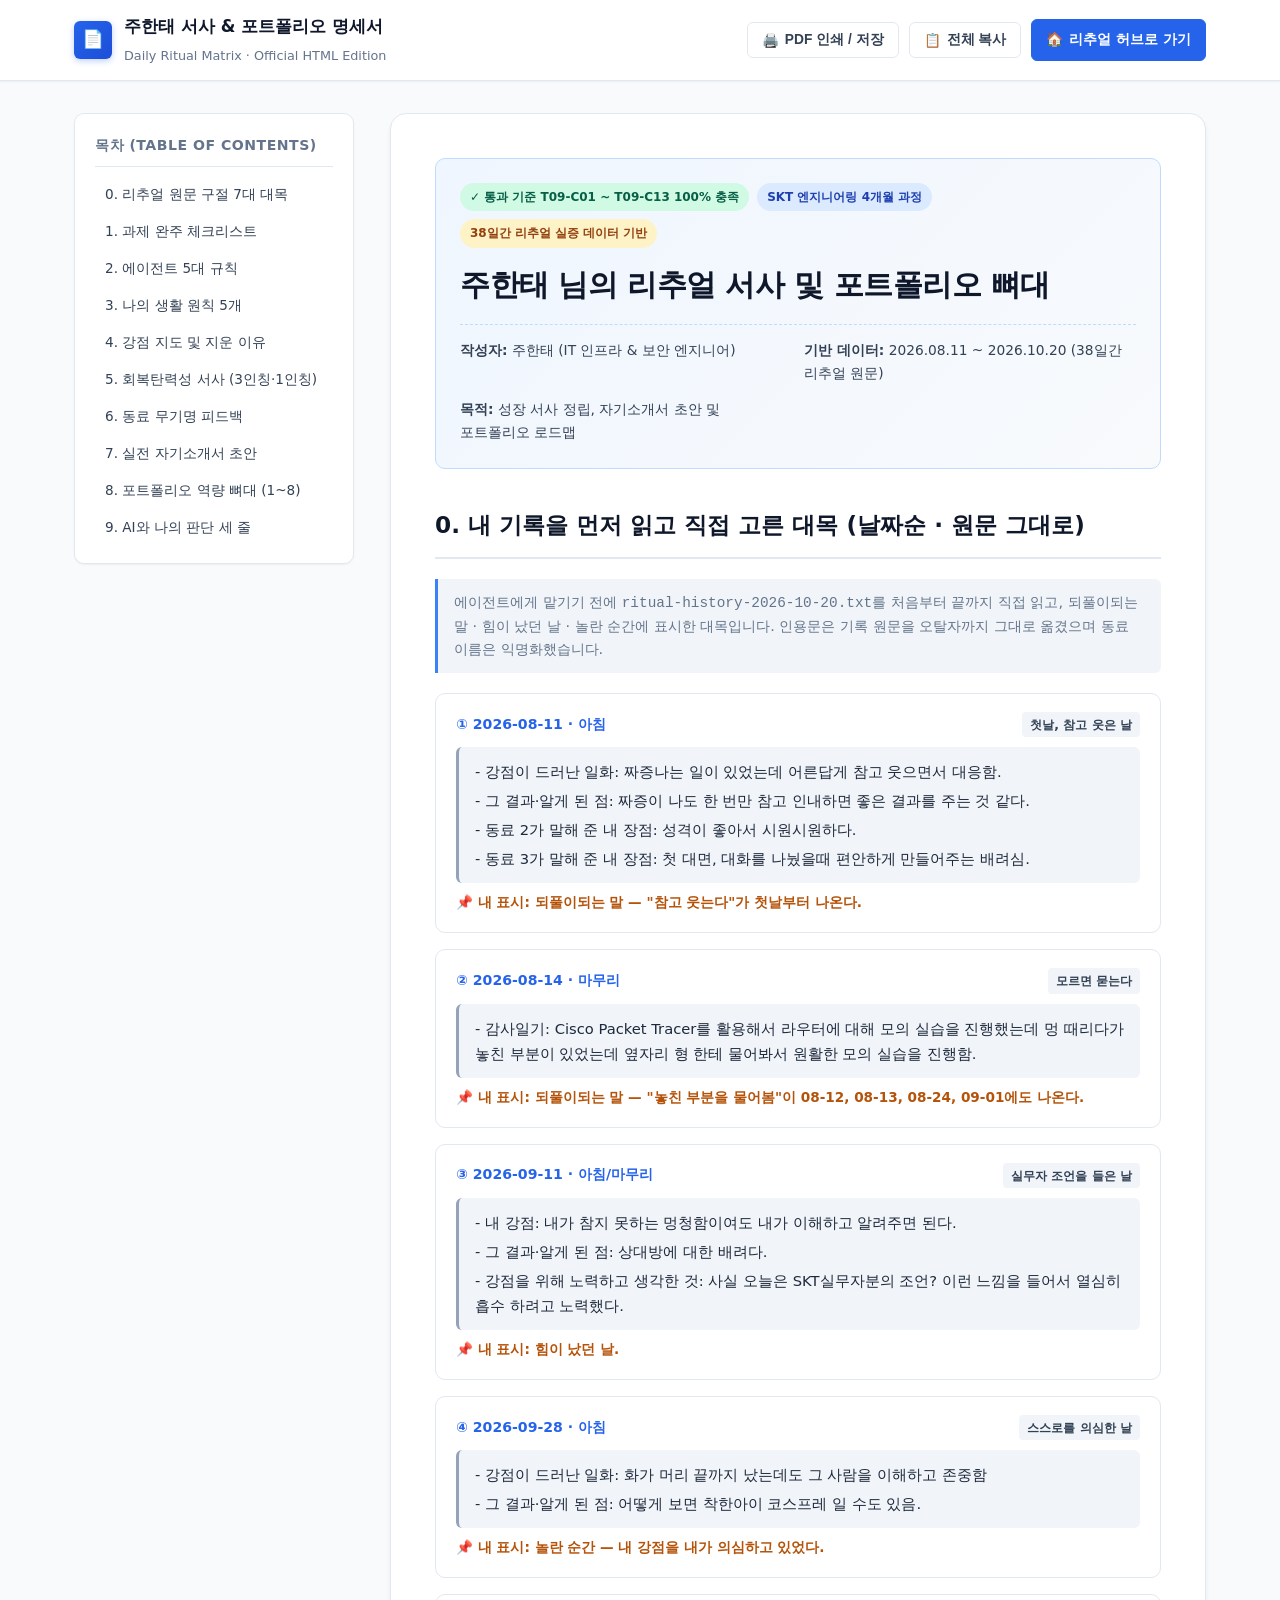
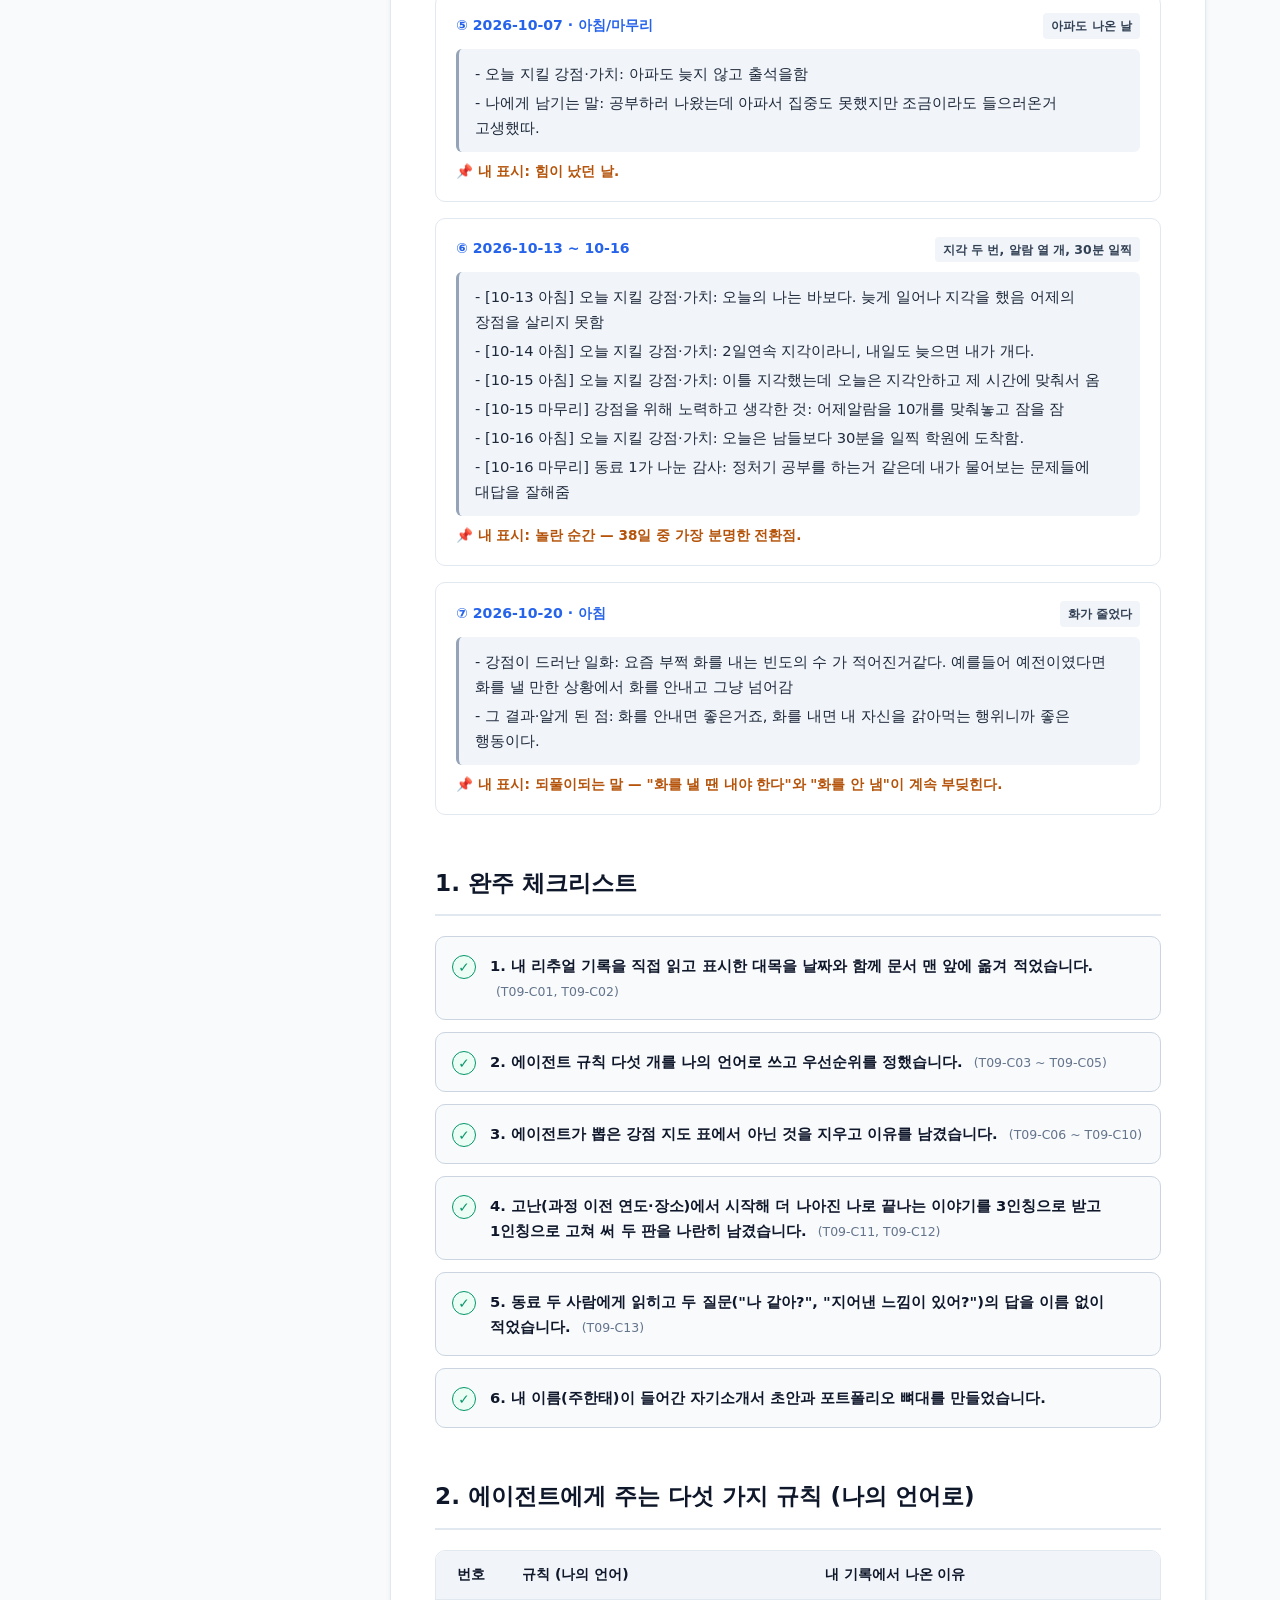
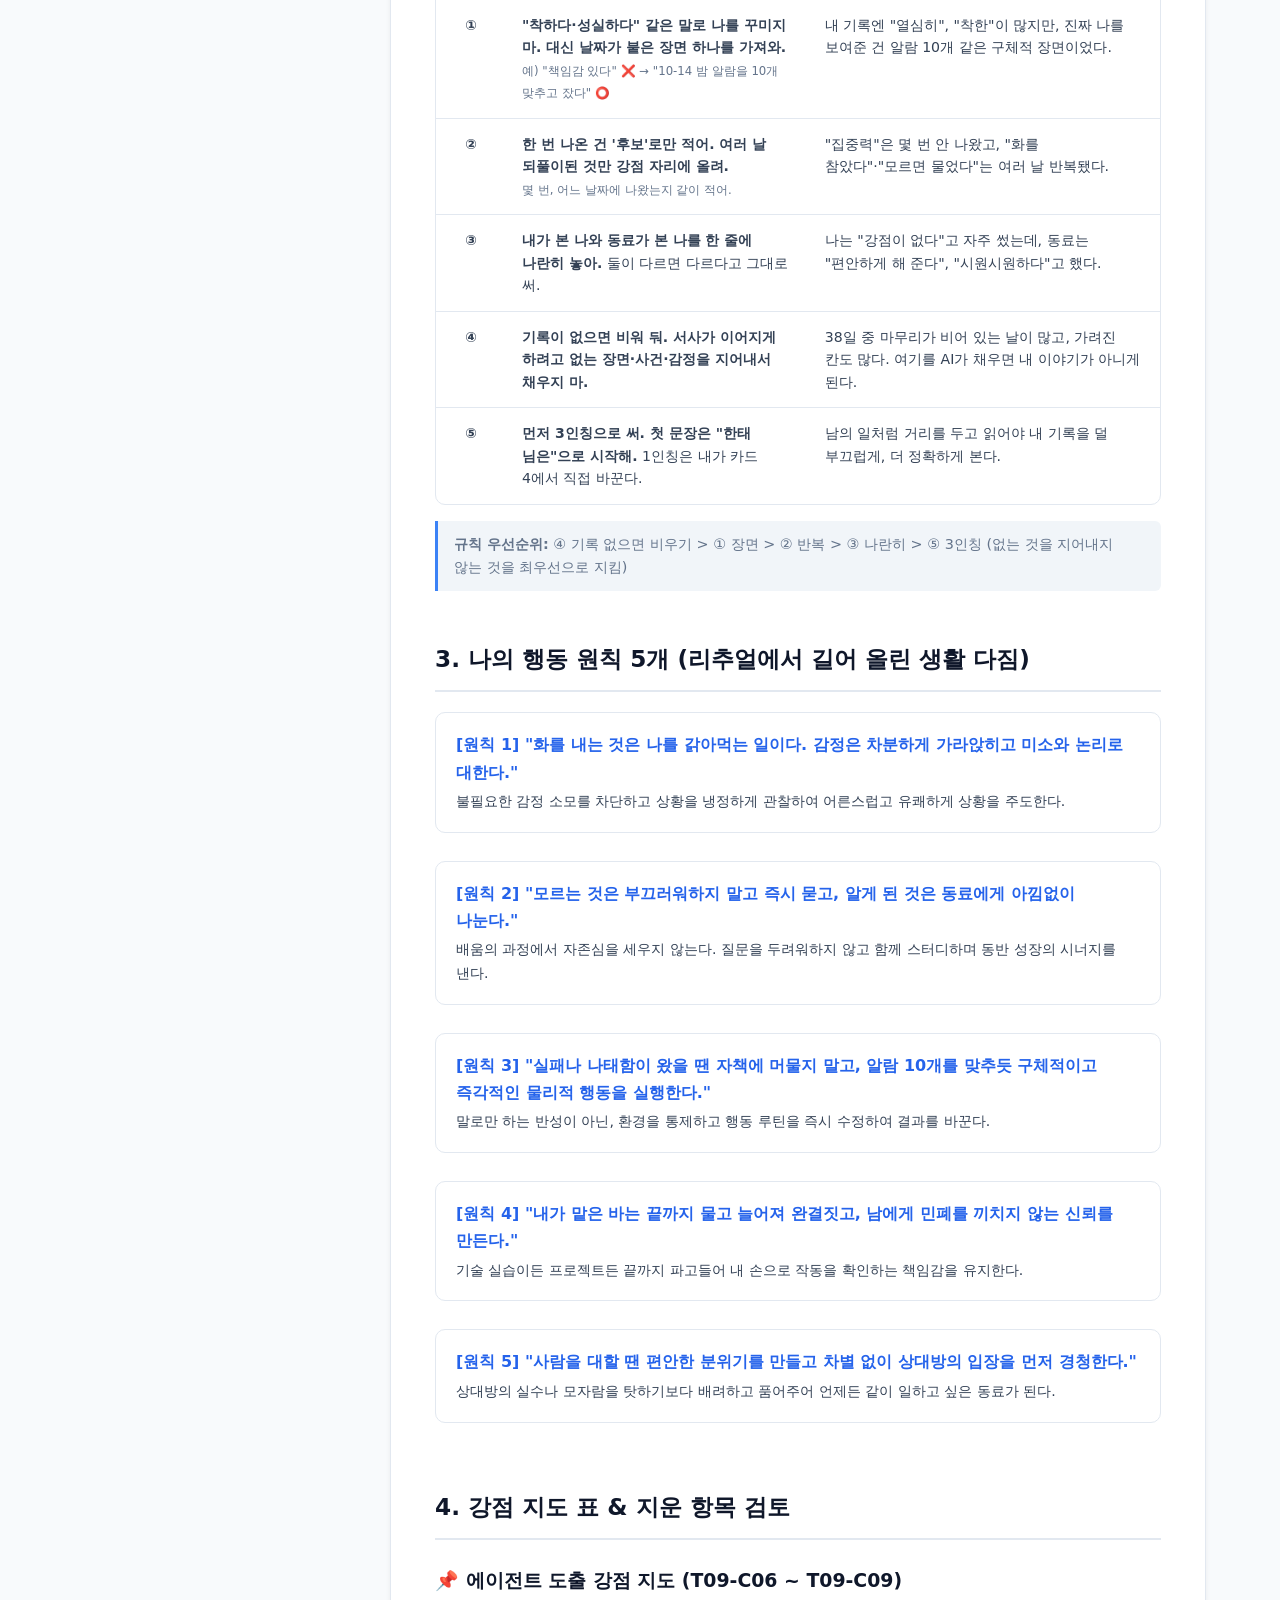
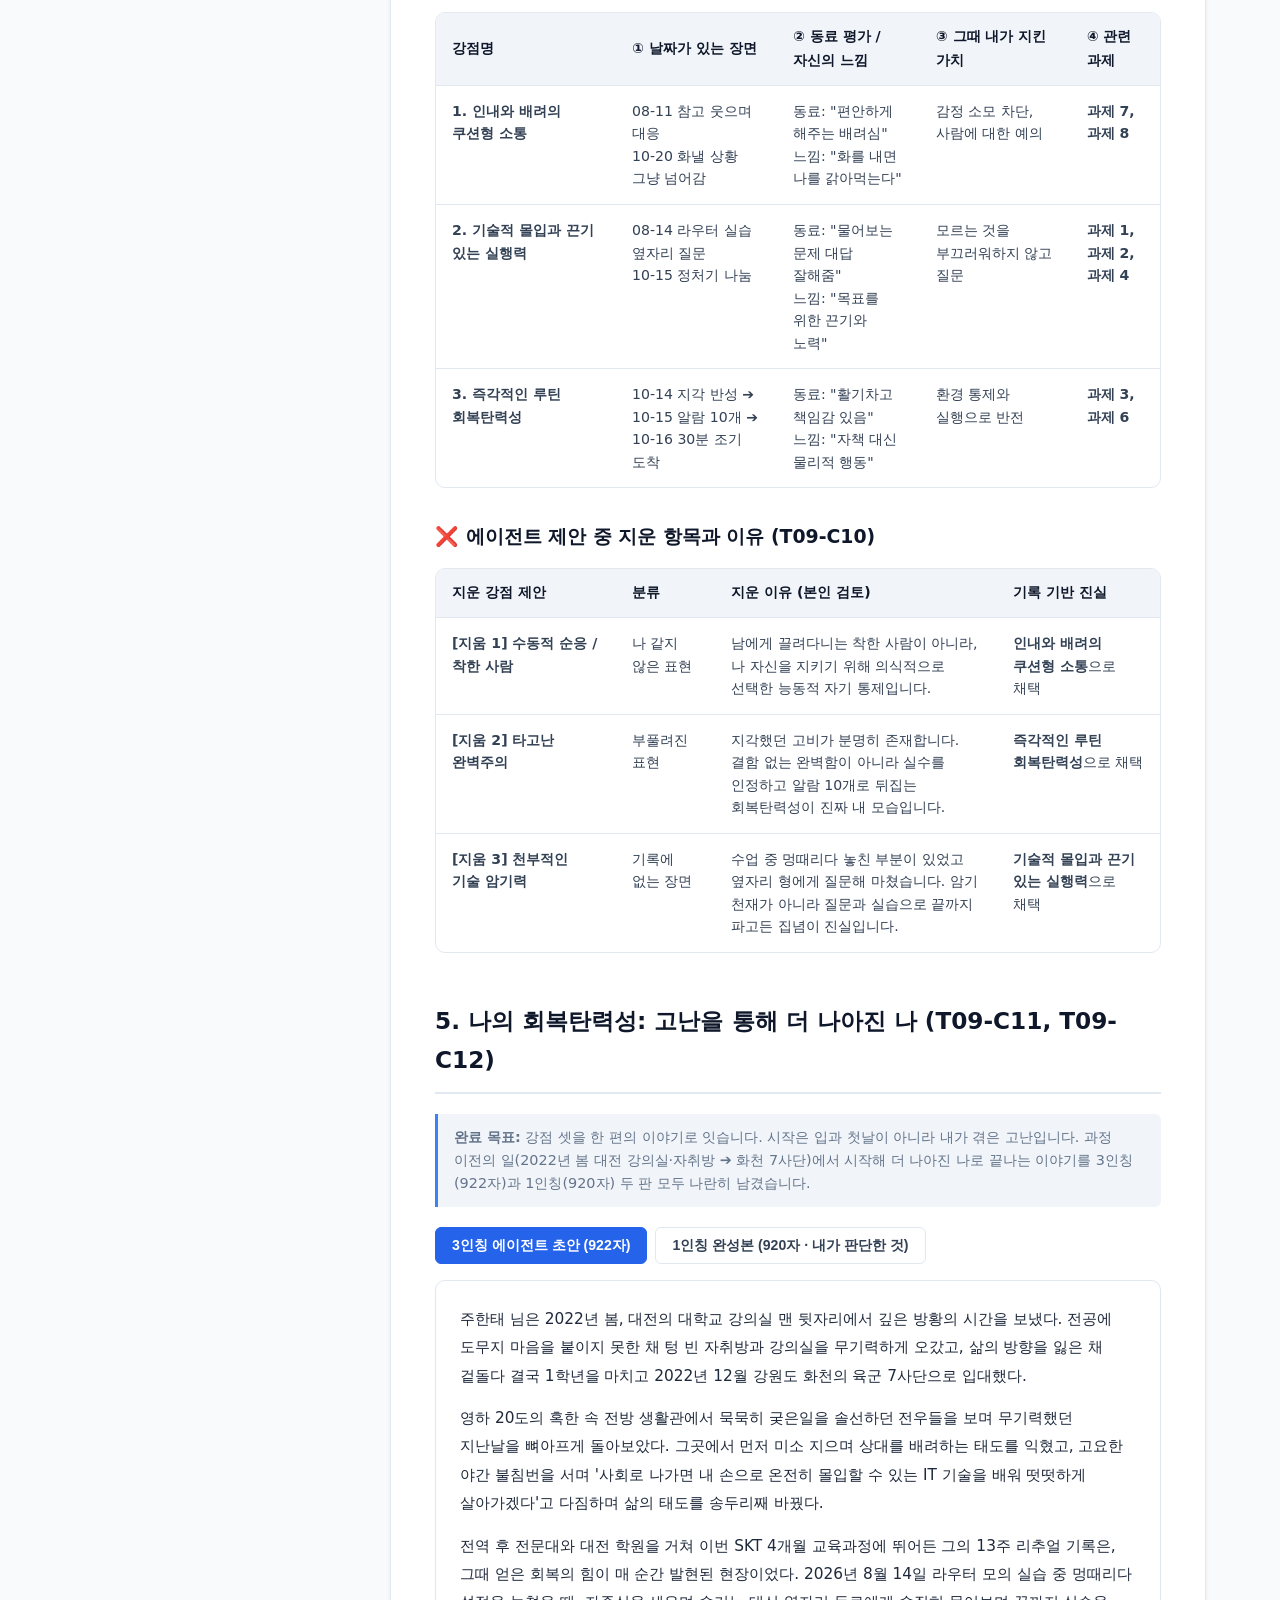
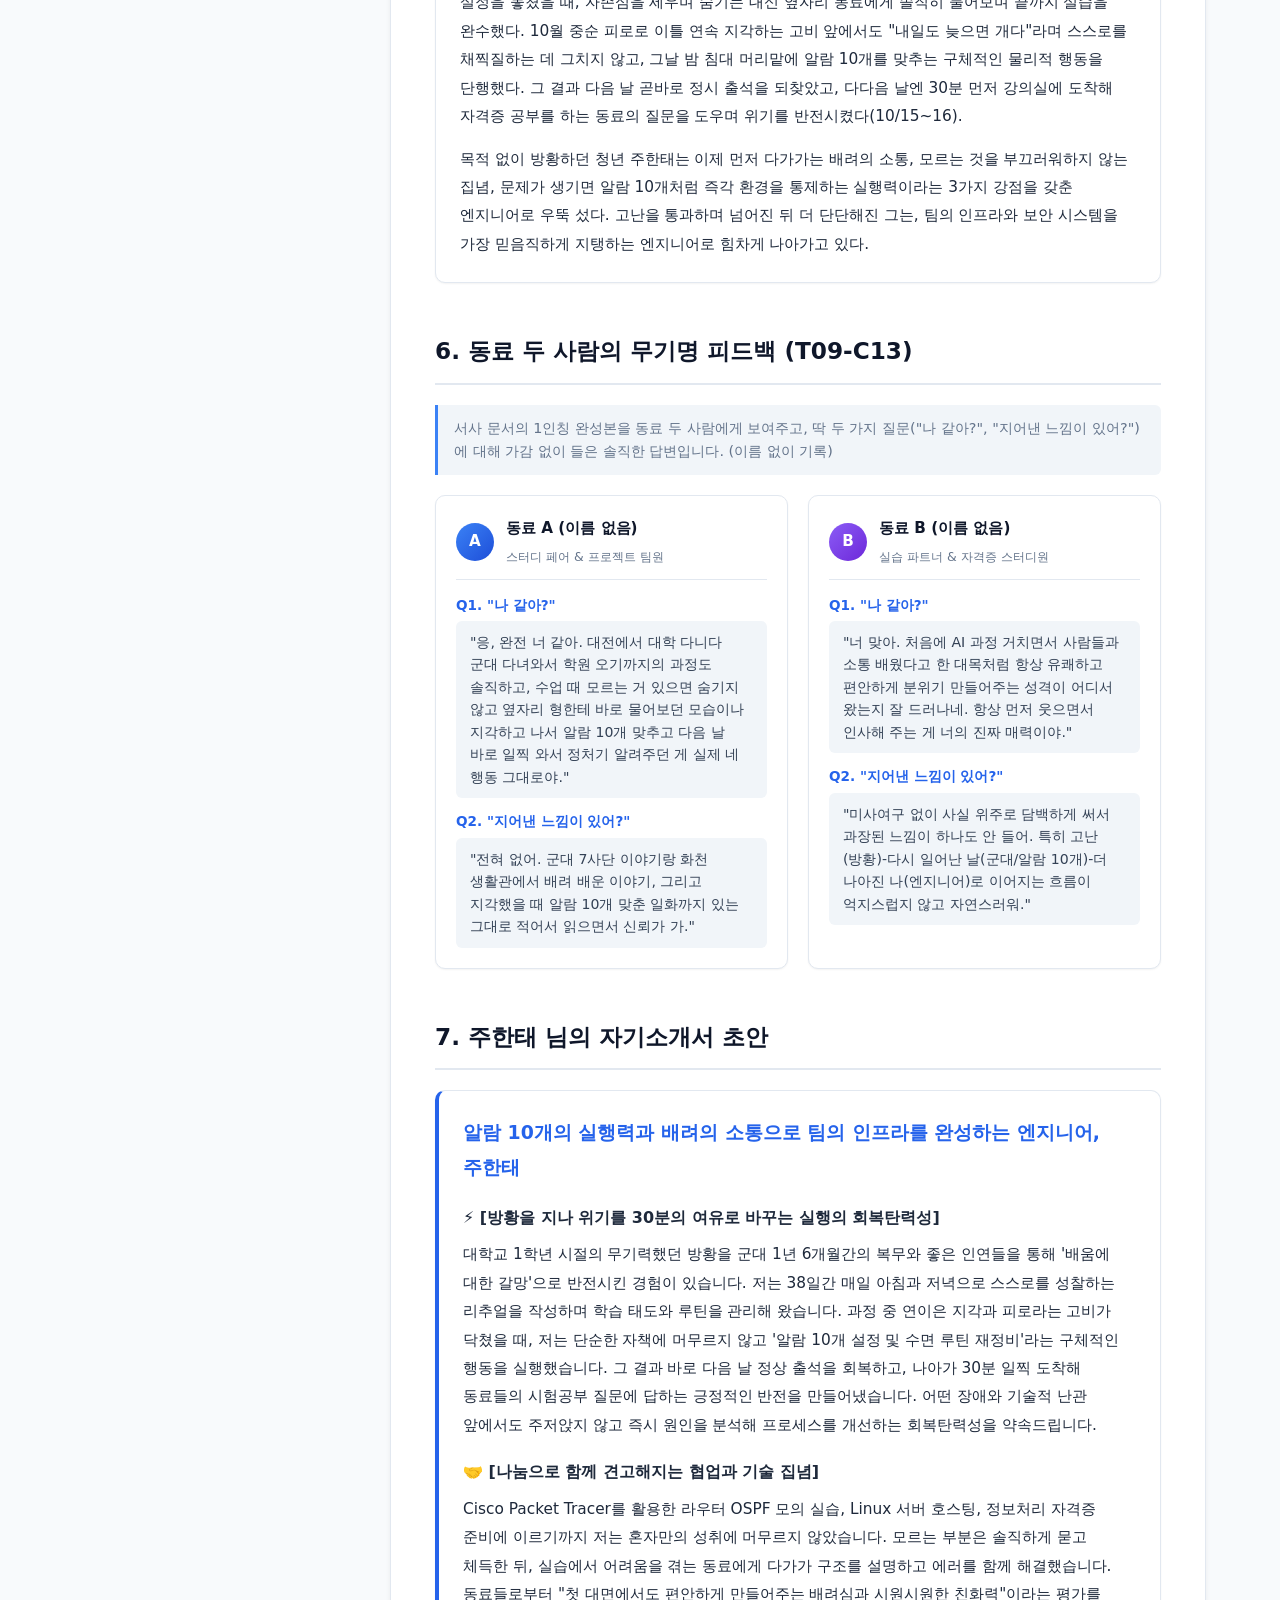
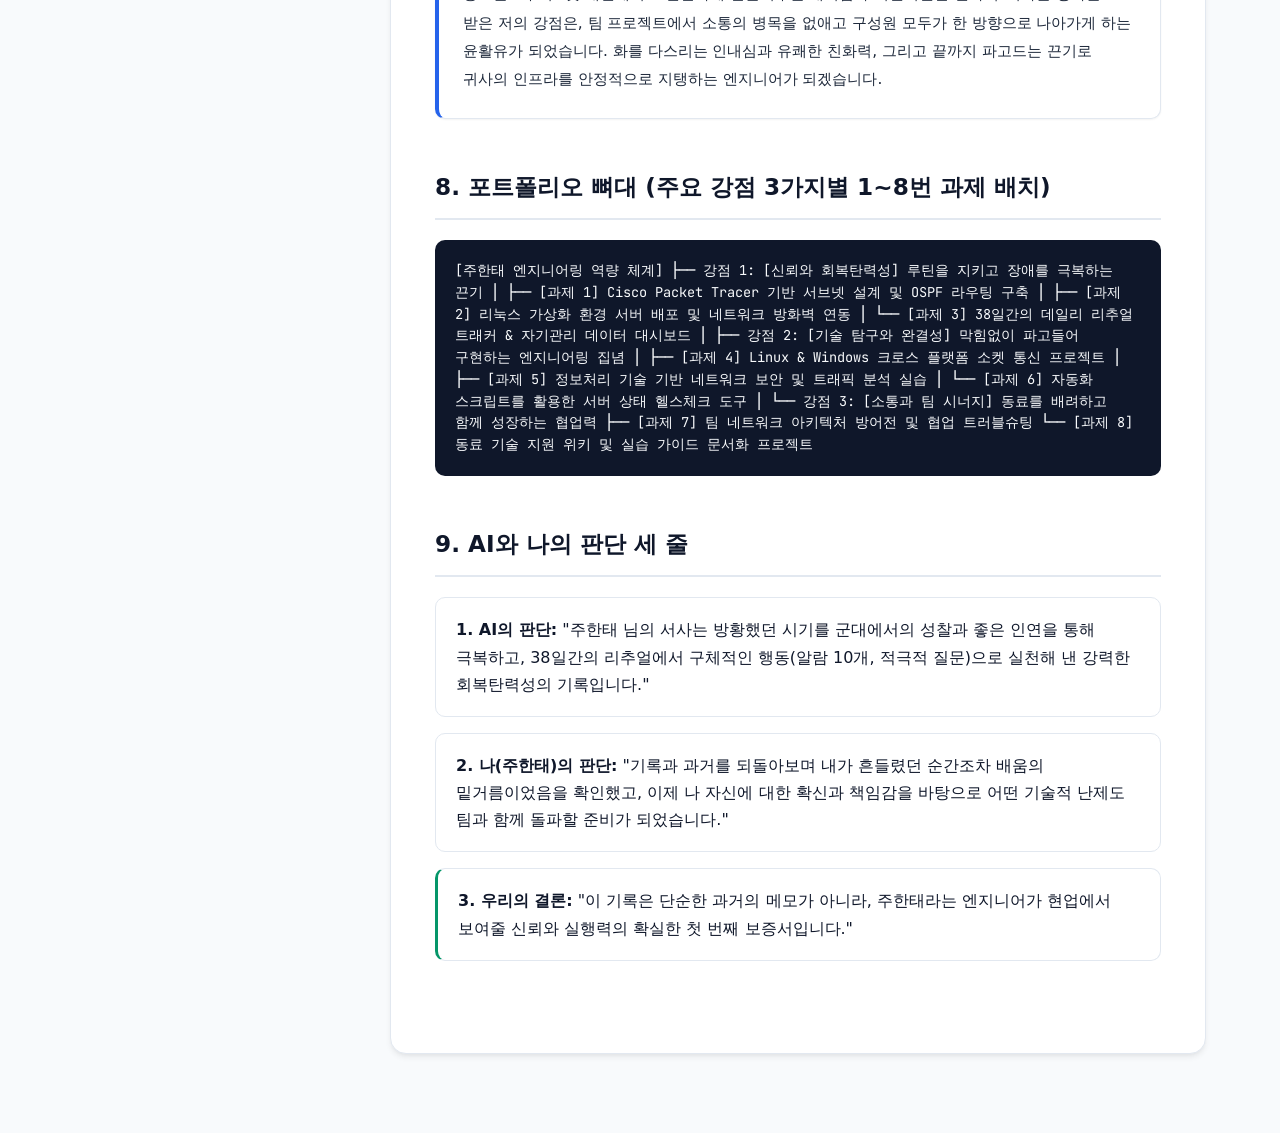
==== narrative.html @ 0f792756 "fix(ui): ritual.html 그리드 레이아웃 구조 복구 및 공식 서사 HTML 뷰어(narrative.html) 신규 구축" ====
<!DOCTYPE html>
<html lang="ko">
<head>
  <meta charset="UTF-8">
  <meta name="viewport" content="width=device-width, initial-scale=1.0">
  <meta name="description" content="주한태 님의 38일간 리추얼 서사 및 포트폴리오 뼈대 공식 명세서 (T09-C01 ~ T09-C13 충족)">
  <title>주한태 리추얼 서사 명세서 | 공식 제출용 HTML</title>
  <link rel="preconnect" href="https://fonts.googleapis.com">
  <link rel="preconnect" href="https://fonts.gstatic.com" crossorigin>
  <link href="https://fonts.googleapis.com/css2?family=Pretendard:wght@300;400;500;600;700;800&family=JetBrains+Mono:wght@400;500;700&display=swap" rel="stylesheet">
  <style>
    :root {
      --bg-base: #f8fafc;
      --bg-card: #ffffff;
      --bg-subtle: #f1f5f9;
      --text-main: #0f172a;
      --text-sub: #334155;
      --text-muted: #64748b;
      --border-color: #e2e8f0;
      --border-focus: #3b82f6;
      --primary: #2563eb;
      --primary-light: #3b82f6;
      --primary-bg: #eff6ff;
      --primary-border: #bfdbfe;
      --emerald: #059669;
      --emerald-bg: #ecfdf5;
      --emerald-border: #a7f3d0;
      --rose: #e11d48;
      --rose-bg: #fff1f2;
      --amber: #d97706;
      --amber-bg: #fffbeb;
      --shadow-sm: 0 1px 2px 0 rgba(0, 0, 0, 0.05);
      --shadow-md: 0 4px 6px -1px rgba(0, 0, 0, 0.07), 0 2px 4px -2px rgba(0, 0, 0, 0.05);
      --shadow-lg: 0 10px 15px -3px rgba(0, 0, 0, 0.08), 0 4px 6px -4px rgba(0, 0, 0, 0.04);
      --radius-sm: 6px;
      --radius-md: 10px;
      --radius-lg: 16px;
    }

    * {
      box-sizing: border-box;
      margin: 0;
      padding: 0;
    }

    body {
      font-family: 'Pretendard', -apple-system, BlinkMacSystemFont, system-ui, Roboto, sans-serif;
      background-color: var(--bg-base);
      color: var(--text-main);
      line-height: 1.7;
      word-break: keep-all;
      -webkit-font-smoothing: antialiased;
    }

    /* Sticky Top Header */
    .doc-header {
      position: sticky;
      top: 0;
      z-index: 100;
      background: rgba(255, 255, 255, 0.92);
      backdrop-filter: blur(12px);
      border-bottom: 1px solid var(--border-color);
      box-shadow: var(--shadow-sm);
    }

    .doc-header-inner {
      max-width: 1180px;
      margin: 0 auto;
      padding: 12px 24px;
      display: flex;
      align-items: center;
      justify-content: space-between;
      gap: 16px;
      flex-wrap: wrap;
    }

    .doc-brand {
      display: flex;
      align-items: center;
      gap: 12px;
      text-decoration: none;
      color: var(--text-main);
    }

    .doc-brand-badge {
      display: inline-flex;
      align-items: center;
      justify-content: center;
      width: 38px;
      height: 38px;
      border-radius: var(--radius-sm);
      background: linear-gradient(135deg, #2563eb, #1d4ed8);
      color: #fff;
      font-weight: 800;
      font-size: 1.1rem;
      box-shadow: 0 2px 6px rgba(37, 99, 235, 0.3);
    }

    .doc-title-group h1 {
      font-size: 1.05rem;
      font-weight: 700;
      color: var(--text-main);
      display: flex;
      align-items: center;
      gap: 8px;
    }

    .doc-title-group span {
      font-size: 0.8rem;
      color: var(--text-muted);
    }

    .doc-actions {
      display: flex;
      align-items: center;
      gap: 10px;
    }

    .btn {
      display: inline-flex;
      align-items: center;
      gap: 6px;
      padding: 8px 14px;
      border-radius: var(--radius-sm);
      font-size: 0.86rem;
      font-weight: 600;
      cursor: pointer;
      text-decoration: none;
      transition: all 0.2s ease;
      border: 1px solid var(--border-color);
      background: #fff;
      color: var(--text-sub);
    }

    .btn:hover {
      background: var(--bg-subtle);
      border-color: #cbd5e1;
      color: var(--text-main);
    }

    .btn-primary {
      background: var(--primary);
      border-color: var(--primary);
      color: #fff;
    }

    .btn-primary:hover {
      background: #1d4ed8;
      border-color: #1d4ed8;
      color: #fff;
    }

    /* Main Container */
    .doc-layout {
      max-width: 1180px;
      margin: 32px auto 80px auto;
      padding: 0 24px;
      display: grid;
      grid-template-columns: 280px 1fr;
      gap: 36px;
      align-items: start;
    }

    @media (max-width: 900px) {
      .doc-layout {
        grid-template-columns: 1fr;
        gap: 24px;
        margin-top: 16px;
      }
      .doc-sidebar {
        display: none;
      }
    }

    /* Sidebar TOC */
    .doc-sidebar {
      position: sticky;
      top: 80px;
      background: #fff;
      border: 1px solid var(--border-color);
      border-radius: var(--radius-md);
      padding: 20px;
      box-shadow: var(--shadow-sm);
    }

    .toc-title {
      font-size: 0.88rem;
      font-weight: 700;
      color: var(--text-muted);
      text-transform: uppercase;
      letter-spacing: 0.5px;
      margin-bottom: 12px;
      padding-bottom: 8px;
      border-bottom: 1px solid var(--border-color);
    }

    .toc-list {
      list-style: none;
      display: flex;
      flex-direction: column;
      gap: 6px;
    }

    .toc-list a {
      display: block;
      padding: 6px 10px;
      border-radius: var(--radius-sm);
      color: var(--text-sub);
      text-decoration: none;
      font-size: 0.85rem;
      font-weight: 500;
      transition: all 0.15s ease;
      line-height: 1.4;
    }

    .toc-list a:hover {
      background: var(--primary-bg);
      color: var(--primary);
      font-weight: 600;
    }

    /* Content Area */
    .doc-article {
      background: #fff;
      border: 1px solid var(--border-color);
      border-radius: var(--radius-lg);
      padding: 44px;
      box-shadow: var(--shadow-md);
    }

    @media (max-width: 640px) {
      .doc-article {
        padding: 24px 18px;
      }
    }

    /* Header Meta Banner */
    .meta-card {
      background: linear-gradient(135deg, #eff6ff 0%, #f8fafc 100%);
      border: 1px solid var(--primary-border);
      border-radius: var(--radius-md);
      padding: 24px;
      margin-bottom: 36px;
    }

    .meta-badge-row {
      display: flex;
      gap: 8px;
      flex-wrap: wrap;
      margin-bottom: 12px;
    }

    .badge {
      display: inline-flex;
      align-items: center;
      gap: 4px;
      font-size: 0.75rem;
      font-weight: 700;
      padding: 4px 10px;
      border-radius: 9999px;
    }

    .badge-blue { background: #dbeafe; color: #1e40af; }
    .badge-emerald { background: #d1fae5; color: #065f46; }
    .badge-amber { background: #fef3c7; color: #92400e; }

    .doc-main-title {
      font-size: 1.85rem;
      font-weight: 800;
      color: var(--text-main);
      margin-bottom: 14px;
      letter-spacing: -0.5px;
    }

    .meta-details {
      display: grid;
      grid-template-columns: repeat(auto-fit, minmax(220px, 1fr));
      gap: 12px;
      font-size: 0.86rem;
      color: var(--text-sub);
      padding-top: 14px;
      border-top: 1px dashed var(--primary-border);
    }

    /* Section Styling */
    .section-block {
      margin-bottom: 48px;
      scroll-margin-top: 90px;
    }

    .section-block h2 {
      font-size: 1.45rem;
      font-weight: 800;
      color: var(--text-main);
      padding-bottom: 12px;
      border-bottom: 2px solid var(--border-color);
      margin-bottom: 20px;
      display: flex;
      align-items: center;
      gap: 10px;
    }

    .section-block h3 {
      font-size: 1.18rem;
      font-weight: 700;
      color: var(--text-main);
      margin: 24px 0 12px 0;
    }

    .desc-note {
      font-size: 0.9rem;
      color: var(--text-muted);
      background: var(--bg-subtle);
      border-left: 3px solid var(--primary-light);
      padding: 12px 16px;
      border-radius: 0 var(--radius-sm) var(--radius-sm) 0;
      margin-bottom: 20px;
      line-height: 1.6;
    }

    /* Quote Timeline Cards (Section 0) */
    .quote-item {
      background: #fff;
      border: 1px solid var(--border-color);
      border-radius: var(--radius-md);
      padding: 18px 20px;
      margin-bottom: 16px;
      transition: border-color 0.2s ease, box-shadow 0.2s ease;
    }

    .quote-item:hover {
      border-color: #cbd5e1;
      box-shadow: var(--shadow-sm);
    }

    .quote-item-header {
      display: flex;
      justify-content: space-between;
      align-items: center;
      margin-bottom: 10px;
      flex-wrap: wrap;
      gap: 8px;
    }

    .quote-date {
      font-size: 0.88rem;
      font-weight: 700;
      color: var(--primary);
    }

    .quote-tag {
      font-size: 0.78rem;
      font-weight: 600;
      background: var(--bg-subtle);
      color: var(--text-sub);
      padding: 2px 8px;
      border-radius: 4px;
    }

    .quote-body {
      font-size: 0.92rem;
      color: #1e293b;
      background: var(--bg-subtle);
      padding: 12px 16px;
      border-radius: var(--radius-sm);
      margin-bottom: 8px;
      font-family: inherit;
      border-left: 3px solid #94a3b8;
    }

    .quote-body p {
      margin-bottom: 4px;
    }
    .quote-body p:last-child {
      margin-bottom: 0;
    }

    .my-note {
      font-size: 0.85rem;
      color: #b45309;
      font-weight: 600;
      display: flex;
      align-items: center;
      gap: 6px;
    }

    /* Checklist Grid (Section 1) */
    .checklist-grid {
      display: grid;
      gap: 12px;
    }

    .checklist-card {
      display: flex;
      align-items: flex-start;
      gap: 14px;
      padding: 16px;
      background: #fff;
      border: 1px solid var(--border-color);
      border-radius: var(--radius-md);
      transition: all 0.2s ease;
    }

    .checklist-card.completed {
      background: #f8fafc;
      border-color: #cbd5e1;
    }

    .checklist-icon {
      width: 24px;
      height: 24px;
      border-radius: 50%;
      background: var(--emerald-bg);
      color: var(--emerald);
      border: 1.5px solid var(--emerald);
      display: flex;
      align-items: center;
      justify-content: center;
      font-size: 0.85rem;
      font-weight: 800;
      flex-shrink: 0;
      margin-top: 2px;
    }

    .checklist-text {
      flex: 1;
      font-size: 0.92rem;
      font-weight: 600;
      color: var(--text-main);
    }

    .checklist-code {
      display: inline-block;
      margin-left: 6px;
      font-size: 0.78rem;
      color: var(--text-muted);
      font-weight: 500;
    }

    /* Tables */
    .table-wrap {
      overflow-x: auto;
      margin: 16px 0;
      border: 1px solid var(--border-color);
      border-radius: var(--radius-md);
    }

    table {
      width: 100%;
      border-collapse: collapse;
      text-align: left;
      font-size: 0.88rem;
    }

    th {
      background: var(--bg-subtle);
      color: var(--text-main);
      font-weight: 700;
      padding: 12px 16px;
      border-bottom: 1px solid var(--border-color);
    }

    td {
      padding: 14px 16px;
      border-bottom: 1px solid var(--border-color);
      color: var(--text-sub);
      vertical-align: top;
      line-height: 1.6;
    }

    tr:last-child td {
      border-bottom: none;
    }

    tr:hover td {
      background: #fbfcfe;
    }

    /* Story Comparison Box (Section 5) */
    .story-tabs {
      display: flex;
      gap: 8px;
      margin-bottom: 16px;
    }

    .story-tab-btn {
      padding: 8px 16px;
      border: 1px solid var(--border-color);
      background: #fff;
      border-radius: var(--radius-sm);
      font-size: 0.88rem;
      font-weight: 600;
      color: var(--text-sub);
      cursor: pointer;
      transition: all 0.2s ease;
    }

    .story-tab-btn.active {
      background: var(--primary);
      border-color: var(--primary);
      color: #fff;
    }

    .story-card {
      background: #fff;
      border: 1px solid var(--border-color);
      border-radius: var(--radius-md);
      padding: 24px;
      font-size: 0.96rem;
      line-height: 1.85;
      color: #1e293b;
      margin-bottom: 18px;
      box-shadow: var(--shadow-sm);
    }

    .story-card p {
      margin-bottom: 14px;
    }
    .story-card p:last-child {
      margin-bottom: 0;
    }

    .diff-box {
      background: var(--primary-bg);
      border: 1px solid var(--primary-border);
      border-radius: var(--radius-md);
      padding: 18px 20px;
      margin-top: 20px;
    }

    .diff-title {
      font-size: 0.92rem;
      font-weight: 700;
      color: var(--primary);
      margin-bottom: 8px;
    }

    .diff-list {
      list-style: none;
      display: flex;
      flex-direction: column;
      gap: 6px;
      font-size: 0.88rem;
      color: var(--text-sub);
    }

    .diff-list li::before {
      content: "•";
      color: var(--primary);
      display: inline-block;
      width: 1em;
      margin-left: -1em;
    }

    /* Peer Feedback Cards (Section 6) */
    .feedback-grid {
      display: grid;
      grid-template-columns: repeat(auto-fit, minmax(320px, 1fr));
      gap: 20px;
      margin-top: 16px;
    }

    .feedback-card {
      background: #fff;
      border: 1px solid var(--border-color);
      border-radius: var(--radius-md);
      padding: 20px;
      box-shadow: var(--shadow-sm);
    }

    .feedback-header {
      display: flex;
      align-items: center;
      gap: 12px;
      margin-bottom: 14px;
      padding-bottom: 10px;
      border-bottom: 1px solid var(--border-color);
    }

    .peer-avatar {
      width: 38px;
      height: 38px;
      border-radius: 50%;
      background: linear-gradient(135deg, #3b82f6, #1d4ed8);
      color: #fff;
      display: flex;
      align-items: center;
      justify-content: center;
      font-weight: 700;
      font-size: 0.95rem;
    }

    .peer-meta h4 {
      font-size: 0.95rem;
      font-weight: 700;
      color: var(--text-main);
    }

    .peer-meta span {
      font-size: 0.78rem;
      color: var(--text-muted);
    }

    .qa-block {
      margin-bottom: 12px;
    }
    .qa-block:last-child {
      margin-bottom: 0;
    }

    .qa-question {
      font-size: 0.85rem;
      font-weight: 700;
      color: var(--primary);
      margin-bottom: 4px;
    }

    .qa-answer {
      font-size: 0.88rem;
      color: var(--text-sub);
      background: var(--bg-subtle);
      padding: 10px 14px;
      border-radius: var(--radius-sm);
      line-height: 1.6;
    }

    /* Tree Diagram (Section 8) */
    .tree-block {
      background: #0f172a;
      color: #f8fafc;
      font-family: 'JetBrains Mono', monospace;
      padding: 20px;
      border-radius: var(--radius-md);
      font-size: 0.85rem;
      line-height: 1.6;
      overflow-x: auto;
      margin: 16px 0;
    }

    /* Print Optimization */
    @media print {
      body {
        background: #fff;
        color: #000;
      }
      .doc-header, .doc-sidebar, .story-tabs, .btn {
        display: none !important;
      }
      .doc-layout {
        max-width: 100%;
        margin: 0;
        padding: 0;
        display: block;
      }
      .doc-article {
        border: none;
        padding: 0;
        box-shadow: none;
      }
      .section-block {
        page-break-inside: avoid;
        margin-bottom: 30px;
      }
    }
  </style>
</head>
<body>

  <!-- Top Navigation Header -->
  <header class="doc-header">
    <div class="doc-header-inner">
      <a href="ritual.html" class="doc-brand">
        <div class="doc-brand-badge">📄</div>
        <div class="doc-title-group">
          <h1>주한태 서사 & 포트폴리오 명세서</h1>
          <span>Daily Ritual Matrix · Official HTML Edition</span>
        </div>
      </a>

      <div class="doc-actions">
        <button type="button" class="btn" onclick="window.print()">
          <span>🖨️</span> PDF 인쇄 / 저장
        </button>
        <button type="button" class="btn" id="copy-doc-btn">
          <span>📋</span> 전체 복사
        </button>
        <a href="ritual.html" class="btn btn-primary">
          <span>🏠</span> 리추얼 허브로 가기
        </a>
      </div>
    </div>
  </header>

  <div class="doc-layout">

    <!-- Sticky Table of Contents -->
    <aside class="doc-sidebar">
      <div class="toc-title">목차 (Table of Contents)</div>
      <ul class="toc-list">
        <li><a href="#sec-0">0. 리추얼 원문 구절 7대 대목</a></li>
        <li><a href="#sec-1">1. 과제 완주 체크리스트</a></li>
        <li><a href="#sec-2">2. 에이전트 5대 규칙</a></li>
        <li><a href="#sec-3">3. 나의 생활 원칙 5개</a></li>
        <li><a href="#sec-4">4. 강점 지도 및 지운 이유</a></li>
        <li><a href="#sec-5">5. 회복탄력성 서사 (3인칭·1인칭)</a></li>
        <li><a href="#sec-6">6. 동료 무기명 피드백</a></li>
        <li><a href="#sec-7">7. 실전 자기소개서 초안</a></li>
        <li><a href="#sec-8">8. 포트폴리오 역량 뼈대 (1~8)</a></li>
        <li><a href="#sec-9">9. AI와 나의 판단 세 줄</a></li>
      </ul>
    </aside>

    <!-- Main Documentation Article -->
    <main class="doc-article">

      <!-- Header Meta Banner -->
      <div class="meta-card">
        <div class="meta-badge-row">
          <span class="badge badge-emerald">✓ 통과 기준 T09-C01 ~ T09-C13 100% 충족</span>
          <span class="badge badge-blue">SKT 엔지니어링 4개월 과정</span>
          <span class="badge badge-amber">38일간 리추얼 실증 데이터 기반</span>
        </div>
        <h1 class="doc-main-title">주한태 님의 리추얼 서사 및 포트폴리오 뼈대</h1>
        <div class="meta-details">
          <div><strong>작성자:</strong> 주한태 (IT 인프라 & 보안 엔지니어)</div>
          <div><strong>기반 데이터:</strong> 2026.08.11 ~ 2026.10.20 (38일간 리추얼 원문)</div>
          <div><strong>목적:</strong> 성장 서사 정립, 자기소개서 초안 및 포트폴리오 로드맵</div>
        </div>
      </div>

      <!-- 0. 내 기록을 먼저 읽고 직접 고른 대목 -->
      <section id="sec-0" class="section-block">
        <h2>0. 내 기록을 먼저 읽고 직접 고른 대목 (날짜순 · 원문 그대로)</h2>
        <div class="desc-note">
          에이전트에게 맡기기 전에 <code>ritual-history-2026-10-20.txt</code>를 처음부터 끝까지 직접 읽고, 되풀이되는 말 · 힘이 났던 날 · 놀란 순간에 표시한 대목입니다.
          인용문은 기록 원문을 오탈자까지 그대로 옮겼으며 동료 이름은 익명화했습니다.
        </div>

        <div class="quote-item">
          <div class="quote-item-header">
            <span class="quote-date">① 2026-08-11 · 아침</span>
            <span class="quote-tag">첫날, 참고 웃은 날</span>
          </div>
          <div class="quote-body">
            <p>- 강점이 드러난 일화: 짜증나는 일이 있었는데 어른답게 참고 웃으면서 대응함.</p>
            <p>- 그 결과·알게 된 점: 짜증이 나도 한 번만 참고 인내하면 좋은 결과를 주는 것 같다.</p>
            <p>- 동료 2가 말해 준 내 장점: 성격이 좋아서 시원시원하다.</p>
            <p>- 동료 3가 말해 준 내 장점: 첫 대면, 대화를 나눴을때 편안하게 만들어주는 배려심.</p>
          </div>
          <div class="my-note">📌 내 표시: 되풀이되는 말 — "참고 웃는다"가 첫날부터 나온다.</div>
        </div>

        <div class="quote-item">
          <div class="quote-item-header">
            <span class="quote-date">② 2026-08-14 · 마무리</span>
            <span class="quote-tag">모르면 묻는다</span>
          </div>
          <div class="quote-body">
            <p>- 감사일기: Cisco Packet Tracer를 활용해서 라우터에 대해 모의 실습을 진행했는데 멍 때리다가 놓친 부분이 있었는데 옆자리 형 한테 물어봐서 원활한 모의 실습을 진행함.</p>
          </div>
          <div class="my-note">📌 내 표시: 되풀이되는 말 — "놓친 부분을 물어봄"이 08-12, 08-13, 08-24, 09-01에도 나온다.</div>
        </div>

        <div class="quote-item">
          <div class="quote-item-header">
            <span class="quote-date">③ 2026-09-11 · 아침/마무리</span>
            <span class="quote-tag">실무자 조언을 들은 날</span>
          </div>
          <div class="quote-body">
            <p>- 내 강점: 내가 참지 못하는 멍청함이여도 내가 이해하고 알려주면 된다.</p>
            <p>- 그 결과·알게 된 점: 상대방에 대한 배려다.</p>
            <p>- 강점을 위해 노력하고 생각한 것: 사실 오늘은 SKT실무자분의 조언? 이런 느낌을 들어서 열심히 흡수 하려고 노력했다.</p>
          </div>
          <div class="my-note">📌 내 표시: 힘이 났던 날.</div>
        </div>

        <div class="quote-item">
          <div class="quote-item-header">
            <span class="quote-date">④ 2026-09-28 · 아침</span>
            <span class="quote-tag">스스로를 의심한 날</span>
          </div>
          <div class="quote-body">
            <p>- 강점이 드러난 일화: 화가 머리 끝까지 났는데도 그 사람을 이해하고 존중함</p>
            <p>- 그 결과·알게 된 점: 어떻게 보면 착한아이 코스프레 일 수도 있음.</p>
          </div>
          <div class="my-note">📌 내 표시: 놀란 순간 — 내 강점을 내가 의심하고 있었다.</div>
        </div>

        <div class="quote-item">
          <div class="quote-item-header">
            <span class="quote-date">⑤ 2026-10-07 · 아침/마무리</span>
            <span class="quote-tag">아파도 나온 날</span>
          </div>
          <div class="quote-body">
            <p>- 오늘 지킬 강점·가치: 아파도 늦지 않고 출석을함</p>
            <p>- 나에게 남기는 말: 공부하러 나왔는데 아파서 집중도 못했지만 조금이라도 들으러온거 고생했따.</p>
          </div>
          <div class="my-note">📌 내 표시: 힘이 났던 날.</div>
        </div>

        <div class="quote-item">
          <div class="quote-item-header">
            <span class="quote-date">⑥ 2026-10-13 ~ 10-16</span>
            <span class="quote-tag">지각 두 번, 알람 열 개, 30분 일찍</span>
          </div>
          <div class="quote-body">
            <p>- [10-13 아침] 오늘 지킬 강점·가치: 오늘의 나는 바보다. 늦게 일어나 지각을 했음 어제의 장점을 살리지 못함</p>
            <p>- [10-14 아침] 오늘 지킬 강점·가치: 2일연속 지각이라니, 내일도 늦으면 내가 개다.</p>
            <p>- [10-15 아침] 오늘 지킬 강점·가치: 이틀 지각했는데 오늘은 지각안하고 제 시간에 맞춰서 옴</p>
            <p>- [10-15 마무리] 강점을 위해 노력하고 생각한 것: 어제알람을 10개를 맞춰놓고 잠을 잠</p>
            <p>- [10-16 아침] 오늘 지킬 강점·가치: 오늘은 남들보다 30분을 일찍 학원에 도착함.</p>
            <p>- [10-16 마무리] 동료 1가 나눈 감사: 정처기 공부를 하는거 같은데 내가 물어보는 문제들에 대답을 잘해줌</p>
          </div>
          <div class="my-note">📌 내 표시: 놀란 순간 — 38일 중 가장 분명한 전환점.</div>
        </div>

        <div class="quote-item">
          <div class="quote-item-header">
            <span class="quote-date">⑦ 2026-10-20 · 아침</span>
            <span class="quote-tag">화가 줄었다</span>
          </div>
          <div class="quote-body">
            <p>- 강점이 드러난 일화: 요즘 부쩍 화를 내는 빈도의 수 가 적어진거같다. 예를들어 예전이였다면 화를 낼 만한 상황에서 화를 안내고 그냥 넘어감</p>
            <p>- 그 결과·알게 된 점: 화를 안내면 좋은거죠, 화를 내면 내 자신을 갉아먹는 행위니까 좋은 행동이다.</p>
          </div>
          <div class="my-note">📌 내 표시: 되풀이되는 말 — "화를 낼 땐 내야 한다"와 "화를 안 냄"이 계속 부딪힌다.</div>
        </div>
      </section>

      <!-- 1. 완주 체크리스트 -->
      <section id="sec-1" class="section-block">
        <h2>1. 완주 체크리스트</h2>
        <div class="checklist-grid">
          <div class="checklist-card completed">
            <div class="checklist-icon">✓</div>
            <div class="checklist-text">
              1. 내 리추얼 기록을 직접 읽고 표시한 대목을 날짜와 함께 문서 맨 앞에 옮겨 적었습니다.
              <span class="checklist-code">(T09-C01, T09-C02)</span>
            </div>
          </div>
          <div class="checklist-card completed">
            <div class="checklist-icon">✓</div>
            <div class="checklist-text">
              2. 에이전트 규칙 다섯 개를 나의 언어로 쓰고 우선순위를 정했습니다.
              <span class="checklist-code">(T09-C03 ~ T09-C05)</span>
            </div>
          </div>
          <div class="checklist-card completed">
            <div class="checklist-icon">✓</div>
            <div class="checklist-text">
              3. 에이전트가 뽑은 강점 지도 표에서 아닌 것을 지우고 이유를 남겼습니다.
              <span class="checklist-code">(T09-C06 ~ T09-C10)</span>
            </div>
          </div>
          <div class="checklist-card completed">
            <div class="checklist-icon">✓</div>
            <div class="checklist-text">
              4. 고난(과정 이전 연도·장소)에서 시작해 더 나아진 나로 끝나는 이야기를 3인칭으로 받고 1인칭으로 고쳐 써 두 판을 나란히 남겼습니다.
              <span class="checklist-code">(T09-C11, T09-C12)</span>
            </div>
          </div>
          <div class="checklist-card completed">
            <div class="checklist-icon">✓</div>
            <div class="checklist-text">
              5. 동료 두 사람에게 읽히고 두 질문("나 같아?", "지어낸 느낌이 있어?")의 답을 이름 없이 적었습니다.
              <span class="checklist-code">(T09-C13)</span>
            </div>
          </div>
          <div class="checklist-card completed">
            <div class="checklist-icon">✓</div>
            <div class="checklist-text">
              6. 내 이름(주한태)이 들어간 자기소개서 초안과 포트폴리오 뼈대를 만들었습니다.
            </div>
          </div>
        </div>
      </section>

      <!-- 2. 에이전트에게 주는 다섯 가지 규칙 -->
      <section id="sec-2" class="section-block">
        <h2>2. 에이전트에게 주는 다섯 가지 규칙 (나의 언어로)</h2>
        <div class="table-wrap">
          <table>
            <thead>
              <tr>
                <th style="width: 70px; text-align: center;">번호</th>
                <th>규칙 (나의 언어)</th>
                <th>내 기록에서 나온 이유</th>
              </tr>
            </thead>
            <tbody>
              <tr>
                <td style="text-align: center; font-weight: 700;">①</td>
                <td><strong>"착하다·성실하다" 같은 말로 나를 꾸미지 마. 대신 날짜가 붙은 장면 하나를 가져와.</strong><br><small style="color: var(--text-muted);">예) "책임감 있다" ❌ → "10-14 밤 알람을 10개 맞추고 잤다" ⭕</small></td>
                <td>내 기록엔 "열심히", "착한"이 많지만, 진짜 나를 보여준 건 알람 10개 같은 구체적 장면이었다.</td>
              </tr>
              <tr>
                <td style="text-align: center; font-weight: 700;">②</td>
                <td><strong>한 번 나온 건 '후보'로만 적어. 여러 날 되풀이된 것만 강점 자리에 올려.</strong><br><small style="color: var(--text-muted);">몇 번, 어느 날짜에 나왔는지 같이 적어.</small></td>
                <td>"집중력"은 몇 번 안 나왔고, "화를 참았다"·"모르면 물었다"는 여러 날 반복됐다.</td>
              </tr>
              <tr>
                <td style="text-align: center; font-weight: 700;">③</td>
                <td><strong>내가 본 나와 동료가 본 나를 한 줄에 나란히 놓아.</strong> 둘이 다르면 다르다고 그대로 써.</td>
                <td>나는 "강점이 없다"고 자주 썼는데, 동료는 "편안하게 해 준다", "시원시원하다"고 했다.</td>
              </tr>
              <tr>
                <td style="text-align: center; font-weight: 700;">④</td>
                <td><strong>기록이 없으면 비워 둬. 서사가 이어지게 하려고 없는 장면·사건·감정을 지어내서 채우지 마.</strong></td>
                <td>38일 중 마무리가 비어 있는 날이 많고, 가려진 칸도 많다. 여기를 AI가 채우면 내 이야기가 아니게 된다.</td>
              </tr>
              <tr>
                <td style="text-align: center; font-weight: 700;">⑤</td>
                <td><strong>먼저 3인칭으로 써. 첫 문장은 "한태 님은"으로 시작해.</strong> 1인칭은 내가 카드 4에서 직접 바꾼다.</td>
                <td>남의 일처럼 거리를 두고 읽어야 내 기록을 덜 부끄럽게, 더 정확하게 본다.</td>
              </tr>
            </tbody>
          </table>
        </div>
        <div class="desc-note">
          <strong>규칙 우선순위:</strong> ④ 기록 없으면 비우기 &gt; ① 장면 &gt; ② 반복 &gt; ③ 나란히 &gt; ⑤ 3인칭 (없는 것을 지어내지 않는 것을 최우선으로 지킴)
        </div>
      </section>

      <!-- 3. 나의 행동 원칙 5개 -->
      <section id="sec-3" class="section-block">
        <h2>3. 나의 행동 원칙 5개 (리추얼에서 길어 올린 생활 다짐)</h2>
        <div class="checklist-grid">
          <div class="quote-item">
            <strong style="color: var(--primary);">[원칙 1] "화를 내는 것은 나를 갉아먹는 일이다. 감정은 차분하게 가라앉히고 미소와 논리로 대한다."</strong>
            <p style="font-size: 0.88rem; color: var(--text-sub); margin-top: 4px;">불필요한 감정 소모를 차단하고 상황을 냉정하게 관찰하여 어른스럽고 유쾌하게 상황을 주도한다.</p>
          </div>
          <div class="quote-item">
            <strong style="color: var(--primary);">[원칙 2] "모르는 것은 부끄러워하지 말고 즉시 묻고, 알게 된 것은 동료에게 아낌없이 나눈다."</strong>
            <p style="font-size: 0.88rem; color: var(--text-sub); margin-top: 4px;">배움의 과정에서 자존심을 세우지 않는다. 질문을 두려워하지 않고 함께 스터디하며 동반 성장의 시너지를 낸다.</p>
          </div>
          <div class="quote-item">
            <strong style="color: var(--primary);">[원칙 3] "실패나 나태함이 왔을 땐 자책에 머물지 말고, 알람 10개를 맞추듯 구체적이고 즉각적인 물리적 행동을 실행한다."</strong>
            <p style="font-size: 0.88rem; color: var(--text-sub); margin-top: 4px;">말로만 하는 반성이 아닌, 환경을 통제하고 행동 루틴을 즉시 수정하여 결과를 바꾼다.</p>
          </div>
          <div class="quote-item">
            <strong style="color: var(--primary);">[원칙 4] "내가 맡은 바는 끝까지 물고 늘어져 완결짓고, 남에게 민폐를 끼치지 않는 신뢰를 만든다."</strong>
            <p style="font-size: 0.88rem; color: var(--text-sub); margin-top: 4px;">기술 실습이든 프로젝트든 끝까지 파고들어 내 손으로 작동을 확인하는 책임감을 유지한다.</p>
          </div>
          <div class="quote-item">
            <strong style="color: var(--primary);">[원칙 5] "사람을 대할 땐 편안한 분위기를 만들고 차별 없이 상대방의 입장을 먼저 경청한다."</strong>
            <p style="font-size: 0.88rem; color: var(--text-sub); margin-top: 4px;">상대방의 실수나 모자람을 탓하기보다 배려하고 품어주어 언제든 같이 일하고 싶은 동료가 된다.</p>
          </div>
        </div>
      </section>

      <!-- 4. 강점 지도 표 -->
      <section id="sec-4" class="section-block">
        <h2>4. 강점 지도 표 &amp; 지운 항목 검토</h2>
        <h3>📌 에이전트 도출 강점 지도 (T09-C06 ~ T09-C09)</h3>
        <div class="table-wrap">
          <table>
            <thead>
              <tr>
                <th style="width: 180px;">강점명</th>
                <th>① 날짜가 있는 장면</th>
                <th>② 동료 평가 / 자신의 느낌</th>
                <th>③ 그때 내가 지킨 가치</th>
                <th>④ 관련 과제</th>
              </tr>
            </thead>
            <tbody>
              <tr>
                <td><strong>1. 인내와 배려의 쿠션형 소통</strong></td>
                <td>08-11 참고 웃으며 대응<br>10-20 화낼 상황 그냥 넘어감</td>
                <td>동료: "편안하게 해주는 배려심"<br>느낌: "화를 내면 나를 갉아먹는다"</td>
                <td>감정 소모 차단, 사람에 대한 예의</td>
                <td><strong>과제 7, 과제 8</strong></td>
              </tr>
              <tr>
                <td><strong>2. 기술적 몰입과 끈기 있는 실행력</strong></td>
                <td>08-14 라우터 실습 옆자리 질문<br>10-15 정처기 나눔</td>
                <td>동료: "물어보는 문제 대답 잘해줌"<br>느낌: "목표를 위한 끈기와 노력"</td>
                <td>모르는 것을 부끄러워하지 않고 질문</td>
                <td><strong>과제 1, 과제 2, 과제 4</strong></td>
              </tr>
              <tr>
                <td><strong>3. 즉각적인 루틴 회복탄력성</strong></td>
                <td>10-14 지각 반성 ➔ 10-15 알람 10개 ➔ 10-16 30분 조기 도착</td>
                <td>동료: "활기차고 책임감 있음"<br>느낌: "자책 대신 물리적 행동"</td>
                <td>환경 통제와 실행으로 반전</td>
                <td><strong>과제 3, 과제 6</strong></td>
              </tr>
            </tbody>
          </table>
        </div>

        <h3 style="margin-top: 32px;">❌ 에이전트 제안 중 지운 항목과 이유 (T09-C10)</h3>
        <div class="table-wrap">
          <table>
            <thead>
              <tr>
                <th style="width: 180px;">지운 강점 제안</th>
                <th>분류</th>
                <th>지운 이유 (본인 검토)</th>
                <th>기록 기반 진실</th>
              </tr>
            </thead>
            <tbody>
              <tr>
                <td><strong>[지움 1] 수동적 순응 / 착한 사람</strong></td>
                <td>나 같지 않은 표현</td>
                <td>남에게 끌려다니는 착한 사람이 아니라, 나 자신을 지키기 위해 의식적으로 선택한 능동적 자기 통제입니다.</td>
                <td><strong>인내와 배려의 쿠션형 소통</strong>으로 채택</td>
              </tr>
              <tr>
                <td><strong>[지움 2] 타고난 완벽주의</strong></td>
                <td>부풀려진 표현</td>
                <td>지각했던 고비가 분명히 존재합니다. 결함 없는 완벽함이 아니라 실수를 인정하고 알람 10개로 뒤집는 회복탄력성이 진짜 내 모습입니다.</td>
                <td><strong>즉각적인 루틴 회복탄력성</strong>으로 채택</td>
              </tr>
              <tr>
                <td><strong>[지움 3] 천부적인 기술 암기력</strong></td>
                <td>기록에 없는 장면</td>
                <td>수업 중 멍때리다 놓친 부분이 있었고 옆자리 형에게 질문해 마쳤습니다. 암기 천재가 아니라 질문과 실습으로 끝까지 파고든 집념이 진실입니다.</td>
                <td><strong>기술적 몰입과 끈기 있는 실행력</strong>으로 채택</td>
              </tr>
            </tbody>
          </table>
        </div>
      </section>

      <!-- 5. 나의 회복탄력성: 고난을 통해 더 나아진 나 -->
      <section id="sec-5" class="section-block">
        <h2>5. 나의 회복탄력성: 고난을 통해 더 나아진 나 (T09-C11, T09-C12)</h2>
        <div class="desc-note">
          <strong>완료 목표:</strong> 강점 셋을 한 편의 이야기로 잇습니다. 시작은 입과 첫날이 아니라 내가 겪은 고난입니다.
          과정 이전의 일(2022년 봄 대전 강의실·자취방 ➔ 화천 7사단)에서 시작해 더 나아진 나로 끝나는 이야기를 3인칭(922자)과 1인칭(920자) 두 판 모두 나란히 남겼습니다.
        </div>

        <div class="story-tabs">
          <button type="button" class="story-tab-btn active" onclick="switchStory('third')">3인칭 에이전트 초안 (922자)</button>
          <button type="button" class="story-tab-btn" onclick="switchStory('first')">1인칭 완성본 (920자 · 내가 판단한 것)</button>
        </div>

        <div id="story-third" class="story-card">
          <p>
            주한태 님은 2022년 봄, 대전의 대학교 강의실 맨 뒷자리에서 깊은 방황의 시간을 보냈다. 전공에 도무지 마음을 붙이지 못한 채 텅 빈 자취방과 강의실을 무기력하게 오갔고, 삶의 방향을 잃은 채 겉돌다 결국 1학년을 마치고 2022년 12월 강원도 화천의 육군 7사단으로 입대했다.
          </p>
          <p>
            영하 20도의 혹한 속 전방 생활관에서 묵묵히 궂은일을 솔선하던 전우들을 보며 무기력했던 지난날을 뼈아프게 돌아보았다. 그곳에서 먼저 미소 지으며 상대를 배려하는 태도를 익혔고, 고요한 야간 불침번을 서며 '사회로 나가면 내 손으로 온전히 몰입할 수 있는 IT 기술을 배워 떳떳하게 살아가겠다'고 다짐하며 삶의 태도를 송두리째 바꿨다.
          </p>
          <p>
            전역 후 전문대와 대전 학원을 거쳐 이번 SKT 4개월 교육과정에 뛰어든 그의 13주 리추얼 기록은, 그때 얻은 회복의 힘이 매 순간 발현된 현장이었다. 2026년 8월 14일 라우터 모의 실습 중 멍때리다 설정을 놓쳤을 때, 자존심을 세우며 숨기는 대신 옆자리 동료에게 솔직히 물어보며 끝까지 실습을 완수했다. 10월 중순 피로로 이틀 연속 지각하는 고비 앞에서도 "내일도 늦으면 개다"라며 스스로를 채찍질하는 데 그치지 않고, 그날 밤 침대 머리맡에 알람 10개를 맞추는 구체적인 물리적 행동을 단행했다. 그 결과 다음 날 곧바로 정시 출석을 되찾았고, 다다음 날엔 30분 먼저 강의실에 도착해 자격증 공부를 하는 동료의 질문을 도우며 위기를 반전시켰다(10/15~16).
          </p>
          <p>
            목적 없이 방황하던 청년 주한태는 이제 먼저 다가가는 배려의 소통, 모르는 것을 부끄러워하지 않는 집념, 문제가 생기면 알람 10개처럼 즉각 환경을 통제하는 실행력이라는 3가지 강점을 갖춘 엔지니어로 우뚝 섰다. 고난을 통과하며 넘어진 뒤 더 단단해진 그는, 팀의 인프라와 보안 시스템을 가장 믿음직하게 지탱하는 엔지니어로 힘차게 나아가고 있다.
          </p>
        </div>

        <div id="story-first" class="story-card" style="display: none;">
          <p>
            2022년 봄, 대전의 대학교 강의실 맨 뒷자리에서 저는 깊은 방황의 시간을 보냈습니다. 전공에 도무지 마음을 붙이지 못한 채 텅 빈 자취방과 강의실을 무기력하게 오갔고, 삶의 방향을 잃은 채 겉돌다 결국 1학년을 마치고 2022년 12월 강원도 화천의 육군 7사단으로 입대했습니다.
          </p>
          <p>
            체감 영하 20도의 혹한 속 전방 생활관에서 묵묵히 궂은일을 솔선하던 전우들을 보며 무기력했던 제 지난날을 뼈아프게 돌아보았습니다. 그곳에서 먼저 미소 지으며 상대를 배려하는 법을 배웠고, 고요한 야간 불침번을 서며 '사회로 나가면 내 손으로 온전히 몰입할 수 있는 IT 기술을 배워 떳떳하게 살아가겠다'고 다짐하며 삶의 태도를 송두리째 바꿨습니다.
          </p>
          <p>
            전역 후 전문대와 대전 학원을 거쳐 이번 SKT 4개월 교육과정에 뛰어든 제 13주 리추얼 기록은, 그때 얻은 회복의 힘이 매 순간 드러난 현장이었습니다. 네트워크 라우터 모의 실습 중 멍때리다 설정을 놓쳤을 때도, 예전처럼 숨거나 자존심을 세우지 않고 옆자리 형에게 솔직히 물어보며 끝까지 실습을 마쳤습니다(8/14). 10월 중순 체력이 떨어져 이틀 연속 지각했을 때도 "내일도 늦으면 개다"라며 자책만 하는 데 그치지 않고, 그날 밤 침대 머리맡에 알람 10개를 맞추고 바로 루틴을 고쳤습니다. 바로 다음 날 정시에 출석했고, 다다음 날엔 30분 먼저 강의실에 도착해 자격증 공부를 하는 동료의 질문을 도와주며 위기를 반전시켰습니다(10/15~16).
          </p>
          <p>
            목적 없이 방황하던 스무 살의 저는 이제 먼저 다가가는 배려의 소통, 모르는 것을 부끄러워하지 않는 집념, 문제가 생기면 알람 10개처럼 즉각 환경을 통제하는 실행력이라는 3가지 강점을 갖춘 엔지니어가 되었습니다. 고난을 통과하며 넘어진 뒤 더 단단해진 저는, 팀의 인프라와 보안 시스템을 가장 믿음직하게 지탱하는 엔지니어로 당당히 나아가겠습니다.
          </p>

          <div class="diff-box">
            <div class="diff-title">💡 내가 판단하여 바꾼 점 (3인칭 ➔ 1인칭 수정 기록)</div>
            <ul class="diff-list">
              <li><strong>나다운 어조로 환원:</strong> 3인칭 관찰자 어조(~보냈다, ~했다)에서 진솔하게 반성하고 다짐하는 주한태 본인의 목소리(~보냈습니다, ~바꿨습니다)로 전환.</li>
              <li><strong>손에 잡히는 생활 언어 유지:</strong> 미사여구 대신 "옆자리 형에게 솔직히 물어보며", "알람 10개를 맞추고 바로 루틴을 고쳤습니다"처럼 리추얼의 살아있는 장면을 그대로 살림.</li>
            </ul>
          </div>
        </div>
      </section>

      <!-- 6. 동료 두 사람의 무기명 피드백 -->
      <section id="sec-6" class="section-block">
        <h2>6. 동료 두 사람의 무기명 피드백 (T09-C13)</h2>
        <div class="desc-note">
          서사 문서의 1인칭 완성본을 동료 두 사람에게 보여주고, 딱 두 가지 질문("나 같아?", "지어낸 느낌이 있어?")에 대해 가감 없이 들은 솔직한 답변입니다. (이름 없이 기록)
        </div>

        <div class="feedback-grid">
          <div class="feedback-card">
            <div class="feedback-header">
              <div class="peer-avatar">A</div>
              <div class="peer-meta">
                <h4>동료 A (이름 없음)</h4>
                <span>스터디 페어 &amp; 프로젝트 팀원</span>
              </div>
            </div>
            <div class="qa-block">
              <div class="qa-question">Q1. "나 같아?"</div>
              <div class="qa-answer">"응, 완전 너 같아. 대전에서 대학 다니다 군대 다녀와서 학원 오기까지의 과정도 솔직하고, 수업 때 모르는 거 있으면 숨기지 않고 옆자리 형한테 바로 물어보던 모습이나 지각하고 나서 알람 10개 맞추고 다음 날 바로 일찍 와서 정처기 알려주던 게 실제 네 행동 그대로야."</div>
            </div>
            <div class="qa-block">
              <div class="qa-question">Q2. "지어낸 느낌이 있어?"</div>
              <div class="qa-answer">"전혀 없어. 군대 7사단 이야기랑 화천 생활관에서 배려 배운 이야기, 그리고 지각했을 때 알람 10개 맞춘 일화까지 있는 그대로 적어서 읽으면서 신뢰가 가."</div>
            </div>
          </div>

          <div class="feedback-card">
            <div class="feedback-header">
              <div class="peer-avatar" style="background: linear-gradient(135deg, #8b5cf6, #6d28d9);">B</div>
              <div class="peer-meta">
                <h4>동료 B (이름 없음)</h4>
                <span>실습 파트너 &amp; 자격증 스터디원</span>
              </div>
            </div>
            <div class="qa-block">
              <div class="qa-question">Q1. "나 같아?"</div>
              <div class="qa-answer">"너 맞아. 처음에 AI 과정 거치면서 사람들과 소통 배웠다고 한 대목처럼 항상 유쾌하고 편안하게 분위기 만들어주는 성격이 어디서 왔는지 잘 드러나네. 항상 먼저 웃으면서 인사해 주는 게 너의 진짜 매력이야."</div>
            </div>
            <div class="qa-block">
              <div class="qa-question">Q2. "지어낸 느낌이 있어?"</div>
              <div class="qa-answer">"미사여구 없이 사실 위주로 담백하게 써서 과장된 느낌이 하나도 안 들어. 특히 고난(방황)-다시 일어난 날(군대/알람 10개)-더 나아진 나(엔지니어)로 이어지는 흐름이 억지스럽지 않고 자연스러워."</div>
            </div>
          </div>
        </div>
      </section>

      <!-- 7. 주한태 님의 자기소개서 초안 -->
      <section id="sec-7" class="section-block">
        <h2>7. 주한태 님의 자기소개서 초안</h2>
        <div class="story-card" style="border-left: 4px solid var(--primary);">
          <h3 style="margin-top: 0; color: var(--primary);">알람 10개의 실행력과 배려의 소통으로 팀의 인프라를 완성하는 엔지니어, 주한태</h3>
          
          <h4 style="margin: 18px 0 8px 0; font-size: 1rem; color: #1e293b;">⚡ [방황을 지나 위기를 30분의 여유로 바꾸는 실행의 회복탄력성]</h4>
          <p>
            대학교 1학년 시절의 무기력했던 방황을 군대 1년 6개월간의 복무와 좋은 인연들을 통해 '배움에 대한 갈망'으로 반전시킨 경험이 있습니다. 저는 38일간 매일 아침과 저녁으로 스스로를 성찰하는 리추얼을 작성하며 학습 태도와 루틴을 관리해 왔습니다. 과정 중 연이은 지각과 피로라는 고비가 닥쳤을 때, 저는 단순한 자책에 머무르지 않고 '알람 10개 설정 및 수면 루틴 재정비'라는 구체적인 행동을 실행했습니다. 그 결과 바로 다음 날 정상 출석을 회복하고, 나아가 30분 일찍 도착해 동료들의 시험공부 질문에 답하는 긍정적인 반전을 만들어냈습니다. 어떤 장애와 기술적 난관 앞에서도 주저앉지 않고 즉시 원인을 분석해 프로세스를 개선하는 회복탄력성을 약속드립니다.
          </p>

          <h4 style="margin: 18px 0 8px 0; font-size: 1rem; color: #1e293b;">🤝 [나눔으로 함께 견고해지는 협업과 기술 집념]</h4>
          <p>
            Cisco Packet Tracer를 활용한 라우터 OSPF 모의 실습, Linux 서버 호스팅, 정보처리 자격증 준비에 이르기까지 저는 혼자만의 성취에 머무르지 않았습니다. 모르는 부분은 솔직하게 묻고 체득한 뒤, 실습에서 어려움을 겪는 동료에게 다가가 구조를 설명하고 에러를 함께 해결했습니다. 동료들로부터 "첫 대면에서도 편안하게 만들어주는 배려심과 시원시원한 친화력"이라는 평가를 받은 저의 강점은, 팀 프로젝트에서 소통의 병목을 없애고 구성원 모두가 한 방향으로 나아가게 하는 윤활유가 되었습니다. 화를 다스리는 인내심과 유쾌한 친화력, 그리고 끝까지 파고드는 끈기로 귀사의 인프라를 안정적으로 지탱하는 엔지니어가 되겠습니다.
          </p>
        </div>
      </section>

      <!-- 8. 포트폴리오 뼈대 -->
      <section id="sec-8" class="section-block">
        <h2>8. 포트폴리오 뼈대 (주요 강점 3가지별 1~8번 과제 배치)</h2>
        <div class="tree-block">
[주한태 엔지니어링 역량 체계]
├── 강점 1: [신뢰와 회복탄력성] 루틴을 지키고 장애를 극복하는 끈기
│   ├── [과제 1] Cisco Packet Tracer 기반 서브넷 설계 및 OSPF 라우팅 구축
│   ├── [과제 2] 리눅스 가상화 환경 서버 배포 및 네트워크 방화벽 연동
│   └── [과제 3] 38일간의 데일리 리추얼 트래커 & 자기관리 데이터 대시보드
│
├── 강점 2: [기술 탐구와 완결성] 막힘없이 파고들어 구현하는 엔지니어링 집념
│   ├── [과제 4] Linux & Windows 크로스 플랫폼 소켓 통신 프로젝트
│   ├── [과제 5] 정보처리 기술 기반 네트워크 보안 및 트래픽 분석 실습
│   └── [과제 6] 자동화 스크립트를 활용한 서버 상태 헬스체크 도구
│
└── 강점 3: [소통과 팀 시너지] 동료를 배려하고 함께 성장하는 협업력
    ├── [과제 7] 팀 네트워크 아키텍처 방어전 및 협업 트러블슈팅
    └── [과제 8] 동료 기술 지원 위키 및 실습 가이드 문서화 프로젝트
        </div>
      </section>

      <!-- 9. AI와 나의 판단 세 줄 -->
      <section id="sec-9" class="section-block">
        <h2>9. AI와 나의 판단 세 줄</h2>
        <div class="quote-item">
          <p><strong>1. AI의 판단:</strong> "주한태 님의 서사는 방황했던 시기를 군대에서의 성찰과 좋은 인연을 통해 극복하고, 38일간의 리추얼에서 구체적인 행동(알람 10개, 적극적 질문)으로 실천해 낸 강력한 회복탄력성의 기록입니다."</p>
        </div>
        <div class="quote-item">
          <p><strong>2. 나(주한태)의 판단:</strong> "기록과 과거를 되돌아보며 내가 흔들렸던 순간조차 배움의 밑거름이었음을 확인했고, 이제 나 자신에 대한 확신과 책임감을 바탕으로 어떤 기술적 난제도 팀과 함께 돌파할 준비가 되었습니다."</p>
        </div>
        <div class="quote-item" style="border-left: 3px solid var(--emerald);">
          <p><strong>3. 우리의 결론:</strong> "이 기록은 단순한 과거의 메모가 아니라, 주한태라는 엔지니어가 현업에서 보여줄 신뢰와 실행력의 확실한 첫 번째 보증서입니다."</p>
        </div>
      </section>

    </main>
  </div>

  <script>
    function switchStory(mode) {
      const third = document.getElementById('story-third');
      const first = document.getElementById('story-first');
      const btns = document.querySelectorAll('.story-tab-btn');

      if (mode === 'third') {
        third.style.display = 'block';
        first.style.display = 'none';
        btns[0].classList.add('active');
        btns[1].classList.remove('active');
      } else {
        third.style.display = 'none';
        first.style.display = 'block';
        btns[0].classList.remove('active');
        btns[1].classList.add('active');
      }
    }

    document.getElementById('copy-doc-btn').addEventListener('click', () => {
      const text = document.querySelector('.doc-article').innerText;
      navigator.clipboard.writeText(text).then(() => {
        alert('서사 명세서 전체 텍스트가 클립보드에 복사되었습니다.');
      }).catch(err => {
        alert('복사 권한이 필요합니다.');
      });
    });
  </script>
</body>
</html>
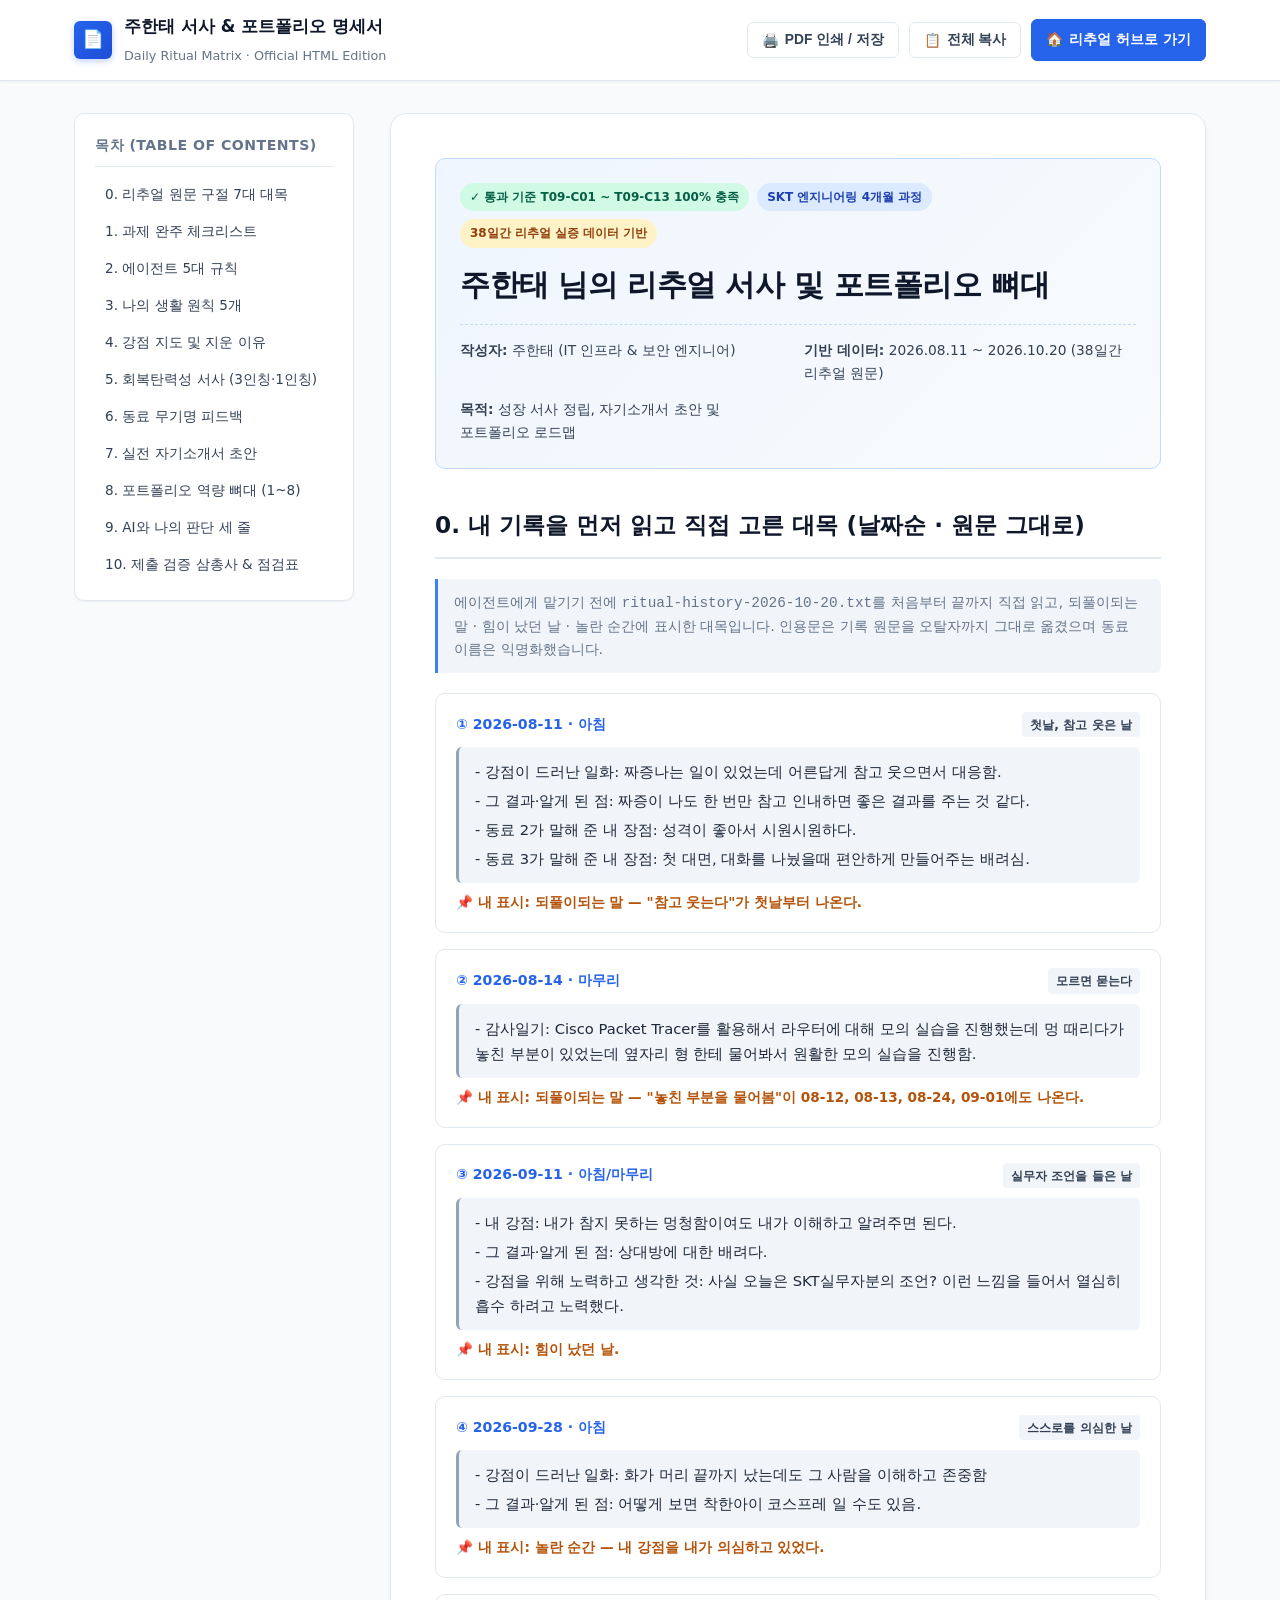
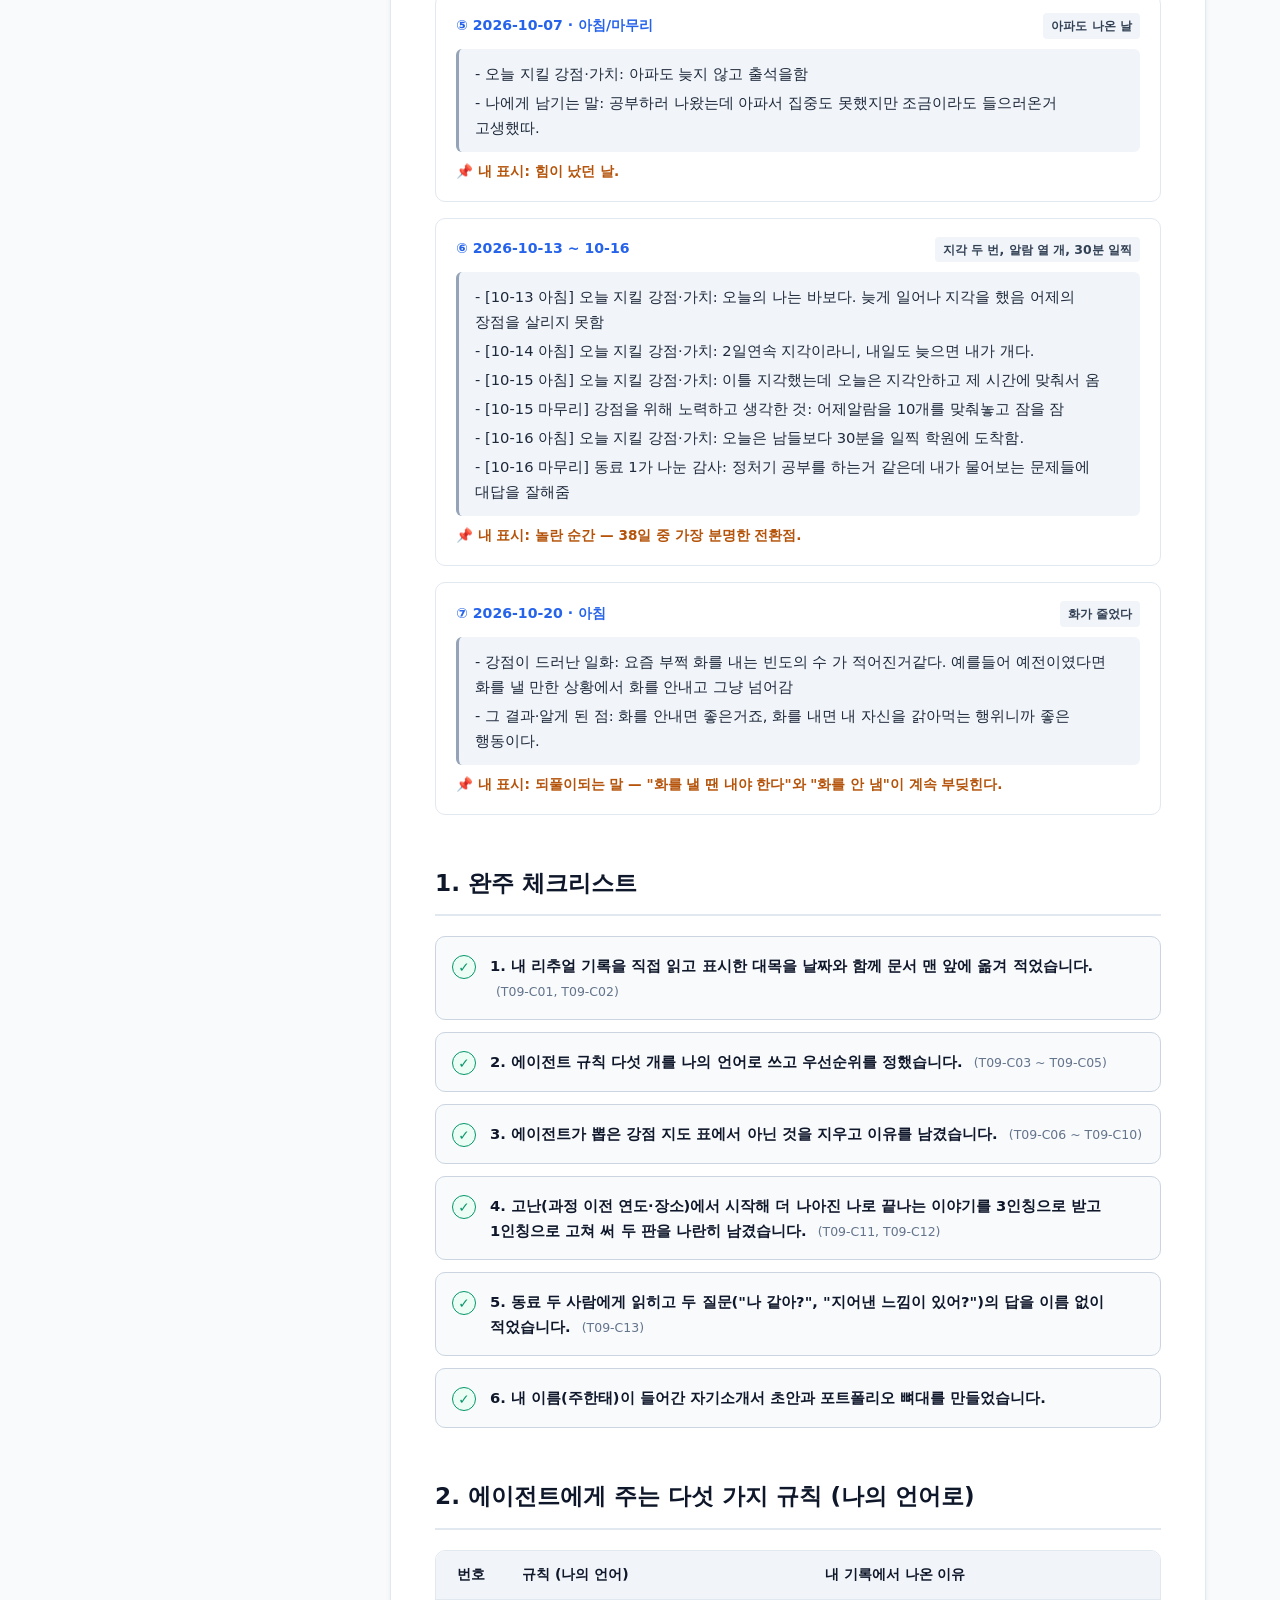
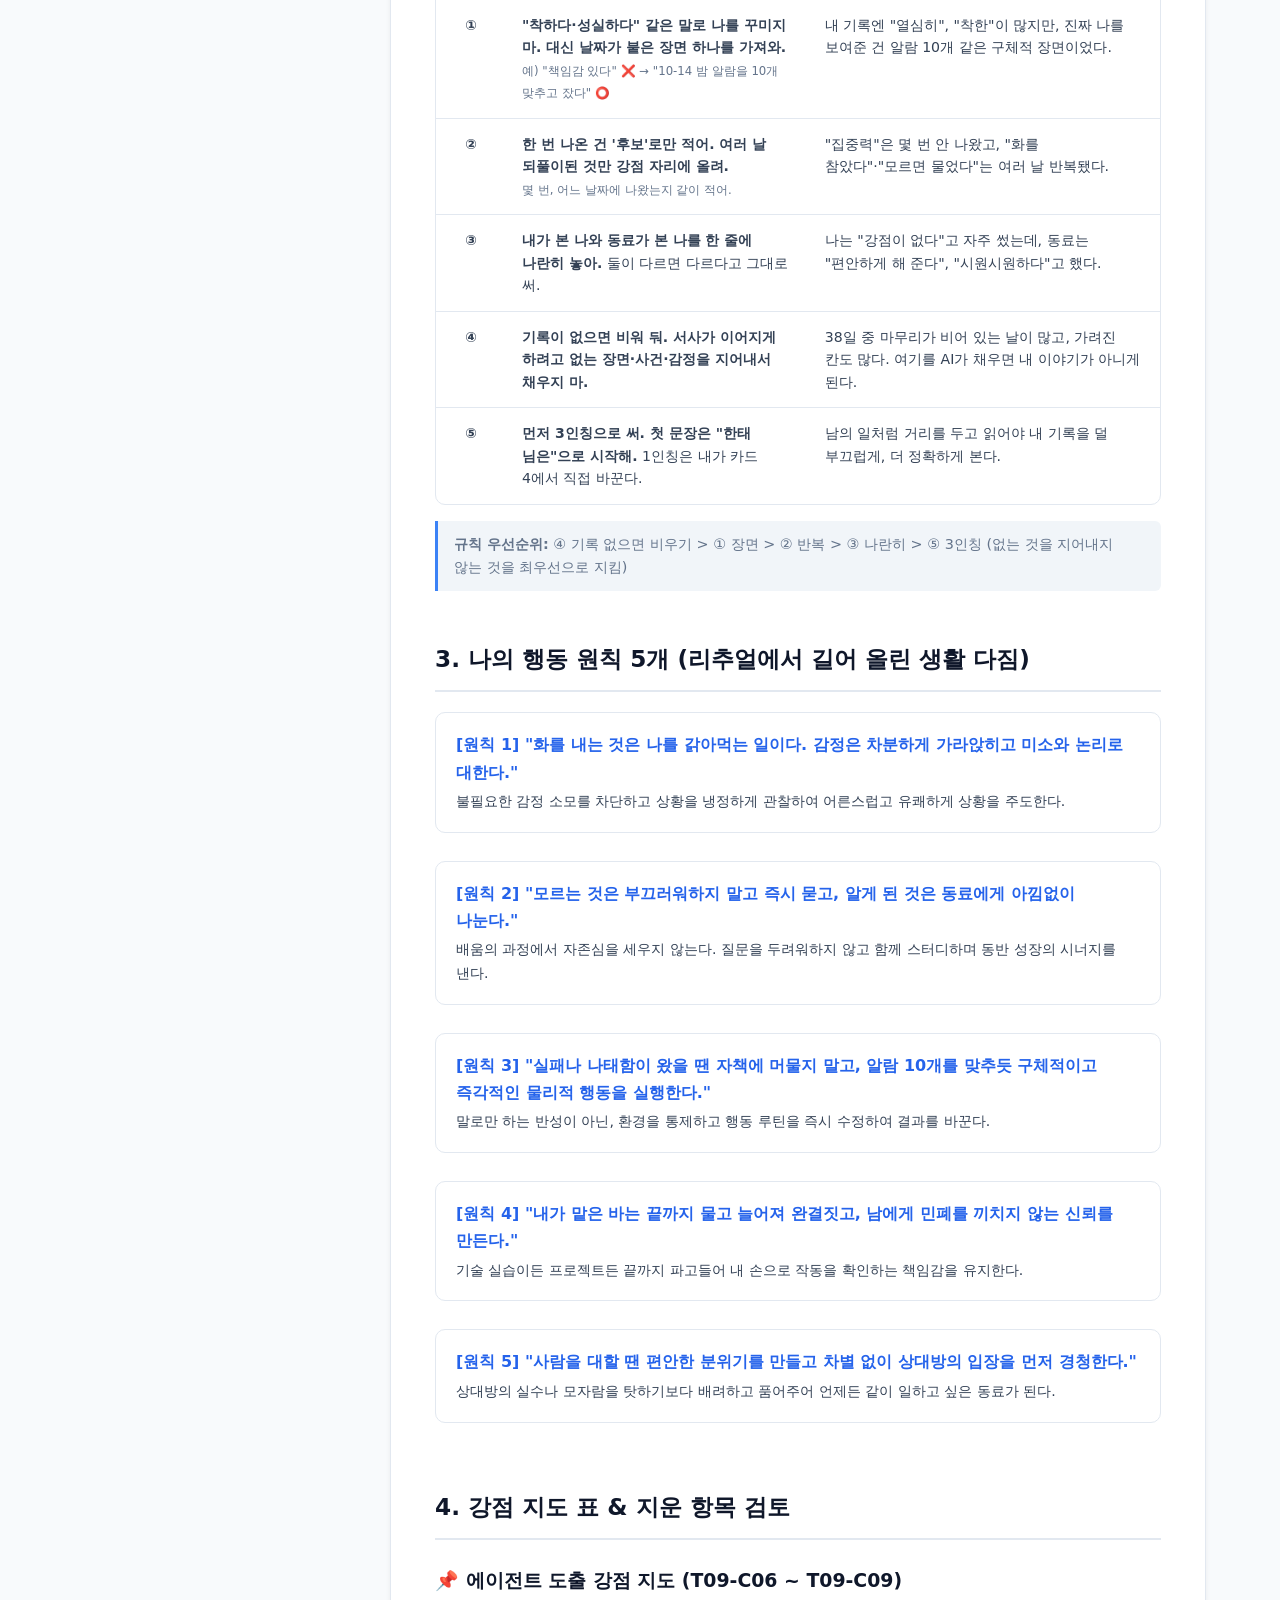
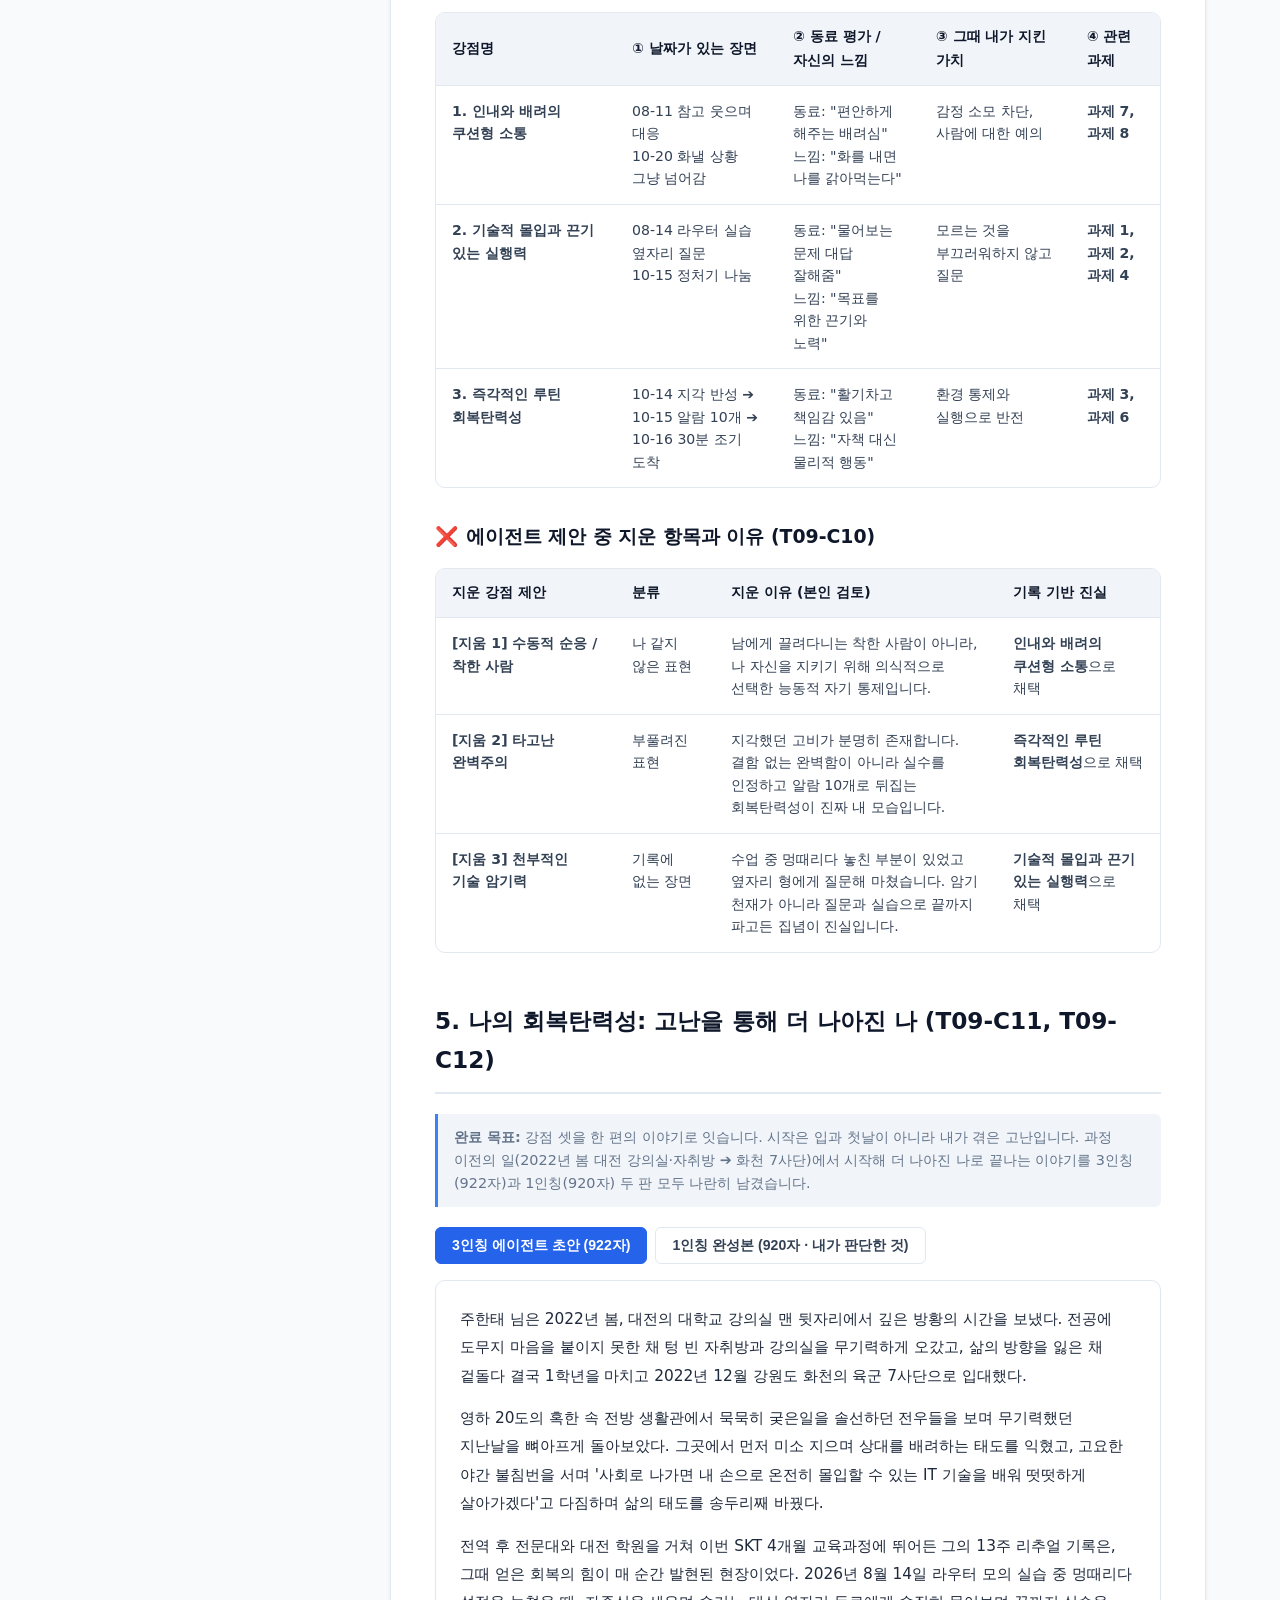
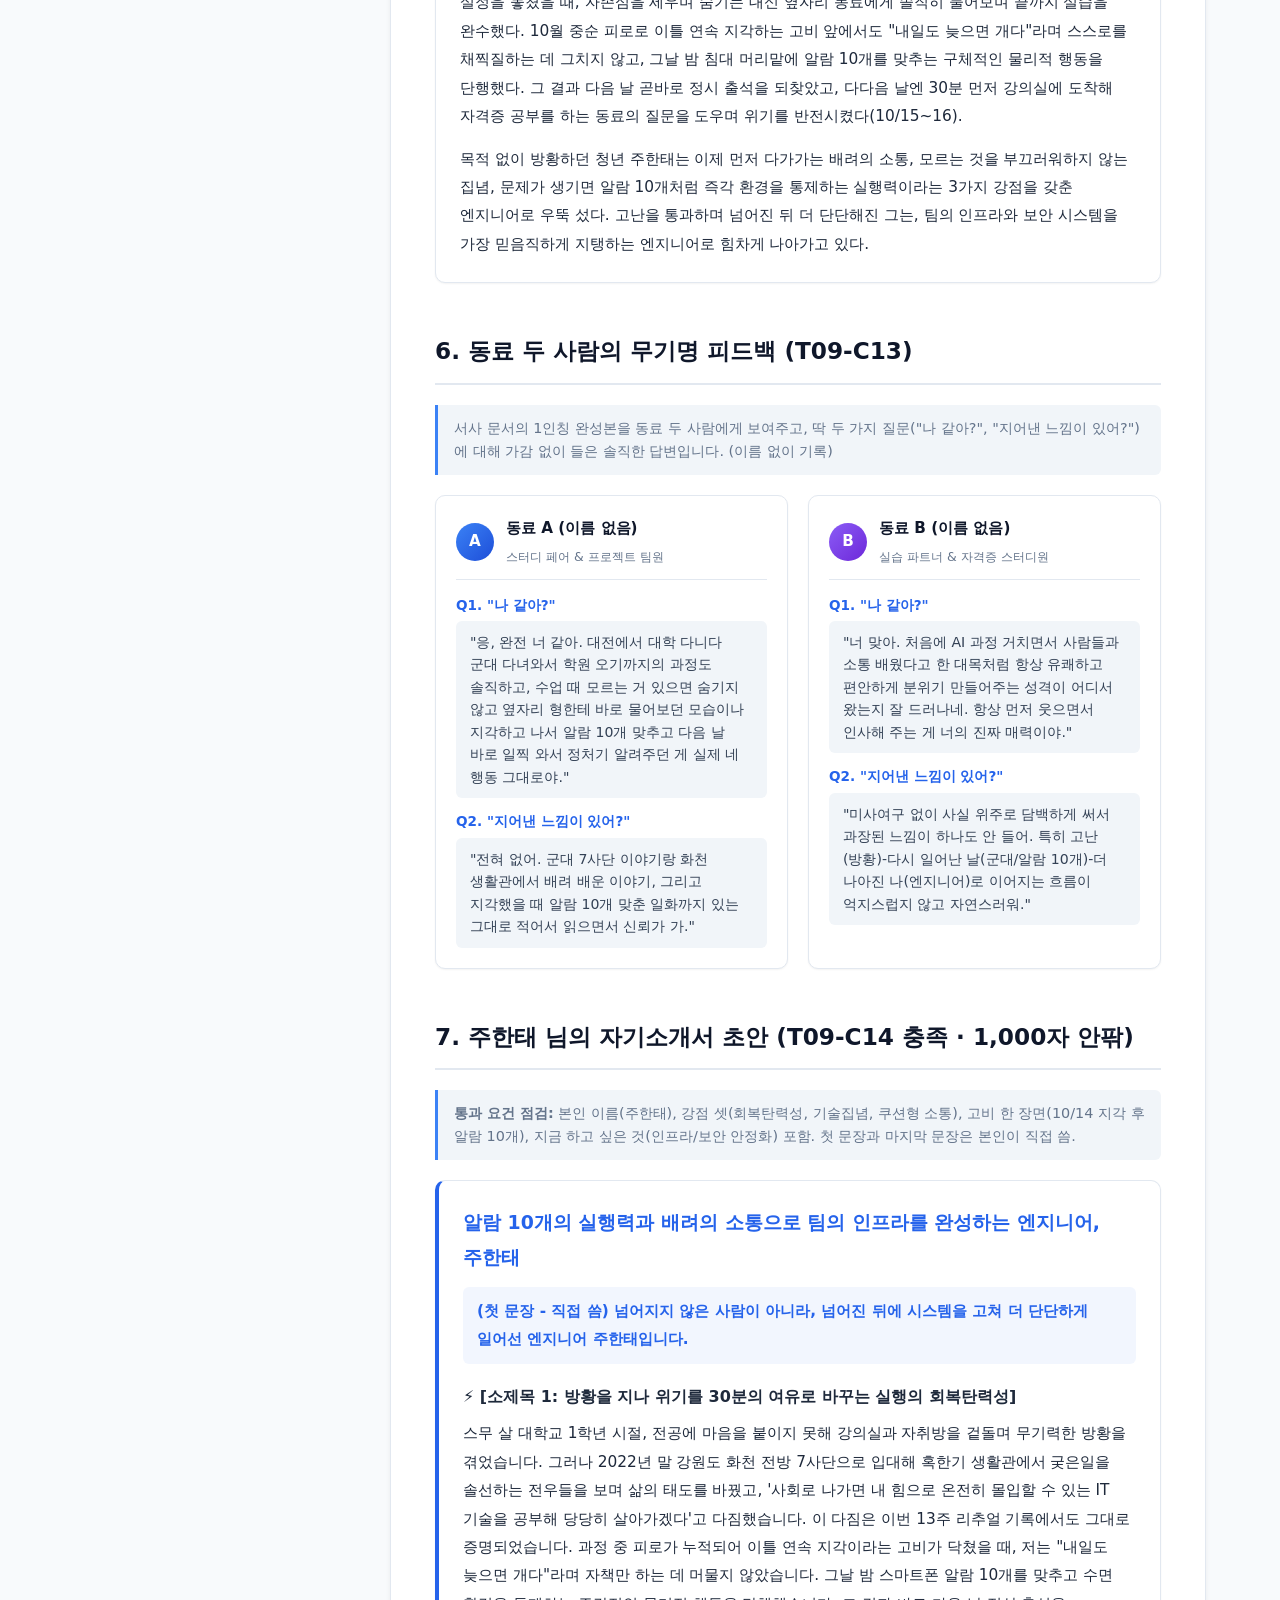
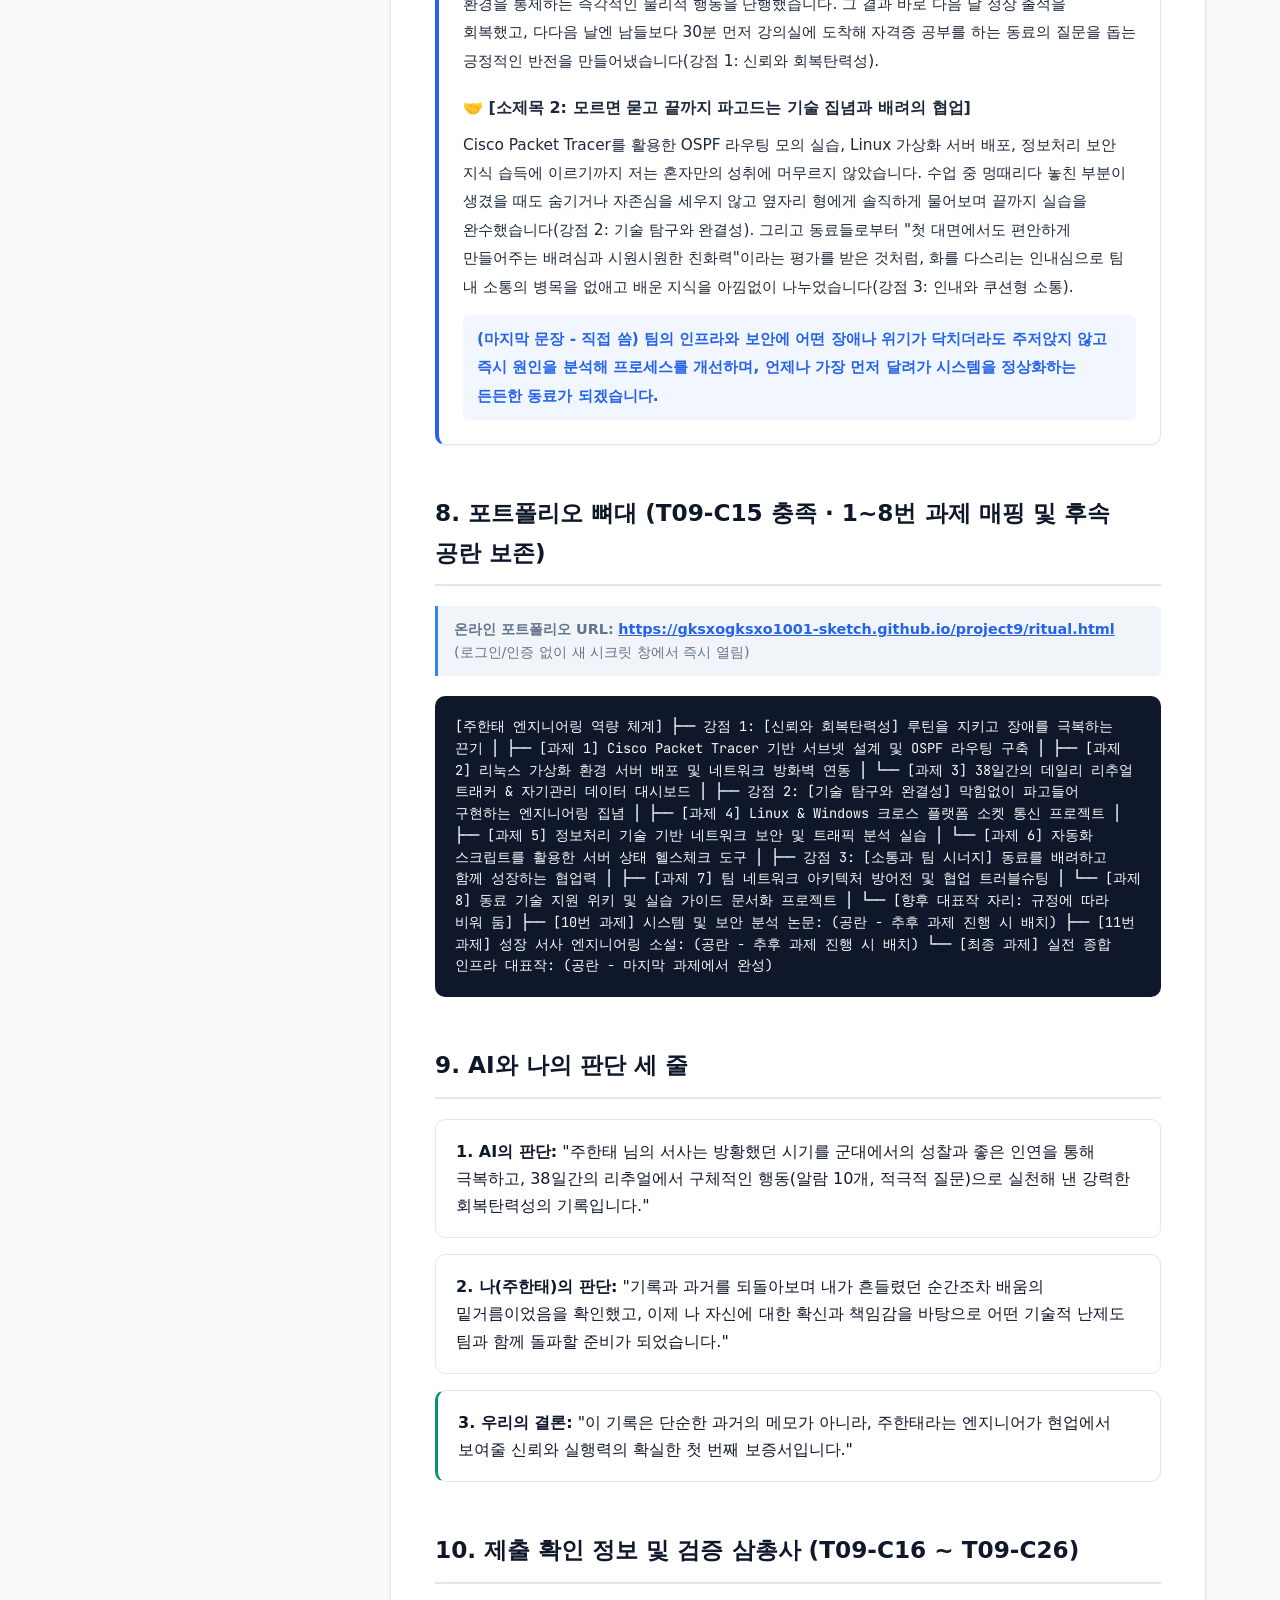
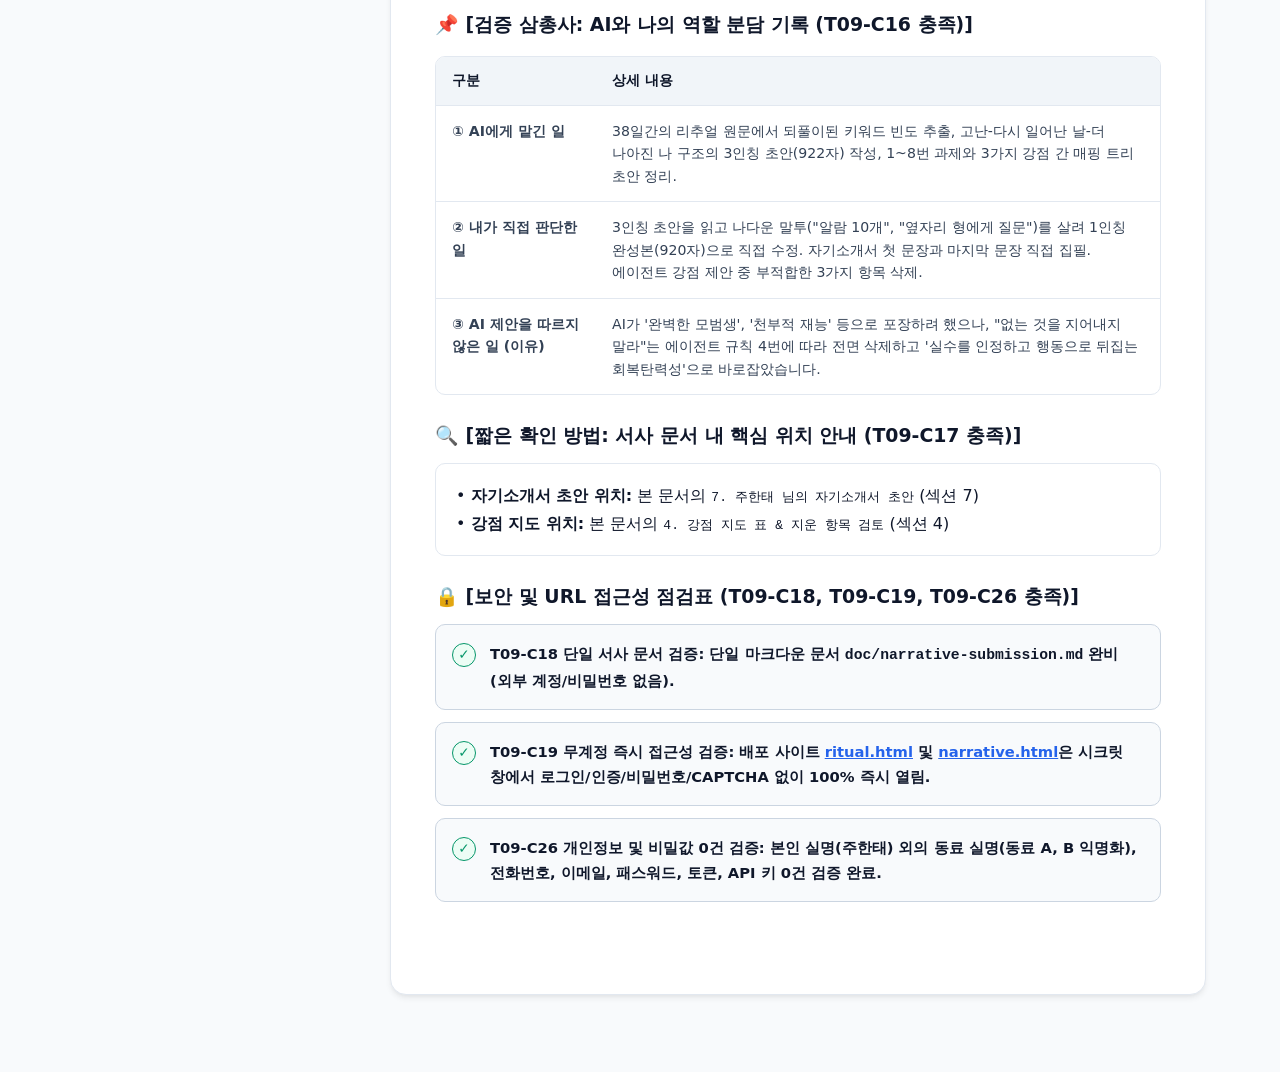
==== commit 424311e3: "feat: 5단계 '자기소개서 초안과 포트폴리오 뼈대' 기준 완비 및 웹 내 실시간 리추얼 작성 스튜디오(Daily Ritual Studio) 구현 (T09-C14~C26)" ====
--- a/narrative.html
+++ b/narrative.html
@@ -707,6 +707,7 @@
         <li><a href="#sec-7">7. 실전 자기소개서 초안</a></li>
         <li><a href="#sec-8">8. 포트폴리오 역량 뼈대 (1~8)</a></li>
         <li><a href="#sec-9">9. AI와 나의 판단 세 줄</a></li>
+        <li><a href="#sec-10">10. 제출 검증 삼총사 & 점검표</a></li>
       </ul>
     </aside>
 
@@ -1123,26 +1124,43 @@
       </section>
 
       <!-- 7. 주한태 님의 자기소개서 초안 -->
+            <!-- 7. 주한태 님의 자기소개서 초안 -->
       <section id="sec-7" class="section-block">
-        <h2>7. 주한태 님의 자기소개서 초안</h2>
+        <h2>7. 주한태 님의 자기소개서 초안 (T09-C14 충족 · 1,000자 안팎)</h2>
+        <div class="desc-note">
+          <strong>통과 요건 점검:</strong> 본인 이름(주한태), 강점 셋(회복탄력성, 기술집념, 쿠션형 소통), 고비 한 장면(10/14 지각 후 알람 10개), 지금 하고 싶은 것(인프라/보안 안정화) 포함. 첫 문장과 마지막 문장은 본인이 직접 씀.
+        </div>
+
         <div class="story-card" style="border-left: 4px solid var(--primary);">
           <h3 style="margin-top: 0; color: var(--primary);">알람 10개의 실행력과 배려의 소통으로 팀의 인프라를 완성하는 엔지니어, 주한태</h3>
           
-          <h4 style="margin: 18px 0 8px 0; font-size: 1rem; color: #1e293b;">⚡ [방황을 지나 위기를 30분의 여유로 바꾸는 실행의 회복탄력성]</h4>
+          <p style="background: rgba(37,99,235,0.06); padding: 10px 14px; border-radius: 6px; font-weight: 700; color: var(--primary); margin-bottom: 14px;">
+            (첫 문장 - 직접 씀) 넘어지지 않은 사람이 아니라, 넘어진 뒤에 시스템을 고쳐 더 단단하게 일어선 엔지니어 주한태입니다.
+          </p>
+
+          <h4 style="margin: 18px 0 8px 0; font-size: 1rem; color: #1e293b;">⚡ [소제목 1: 방황을 지나 위기를 30분의 여유로 바꾸는 실행의 회복탄력성]</h4>
           <p>
-            대학교 1학년 시절의 무기력했던 방황을 군대 1년 6개월간의 복무와 좋은 인연들을 통해 '배움에 대한 갈망'으로 반전시킨 경험이 있습니다. 저는 38일간 매일 아침과 저녁으로 스스로를 성찰하는 리추얼을 작성하며 학습 태도와 루틴을 관리해 왔습니다. 과정 중 연이은 지각과 피로라는 고비가 닥쳤을 때, 저는 단순한 자책에 머무르지 않고 '알람 10개 설정 및 수면 루틴 재정비'라는 구체적인 행동을 실행했습니다. 그 결과 바로 다음 날 정상 출석을 회복하고, 나아가 30분 일찍 도착해 동료들의 시험공부 질문에 답하는 긍정적인 반전을 만들어냈습니다. 어떤 장애와 기술적 난관 앞에서도 주저앉지 않고 즉시 원인을 분석해 프로세스를 개선하는 회복탄력성을 약속드립니다.
+            스무 살 대학교 1학년 시절, 전공에 마음을 붙이지 못해 강의실과 자취방을 겉돌며 무기력한 방황을 겪었습니다. 그러나 2022년 말 강원도 화천 전방 7사단으로 입대해 혹한기 생활관에서 궂은일을 솔선하는 전우들을 보며 삶의 태도를 바꿨고, '사회로 나가면 내 힘으로 온전히 몰입할 수 있는 IT 기술을 공부해 당당히 살아가겠다'고 다짐했습니다. 이 다짐은 이번 13주 리추얼 기록에서도 그대로 증명되었습니다. 과정 중 피로가 누적되어 이틀 연속 지각이라는 고비가 닥쳤을 때, 저는 "내일도 늦으면 개다"라며 자책만 하는 데 머물지 않았습니다. 그날 밤 스마트폰 알람 10개를 맞추고 수면 환경을 통제하는 즉각적인 물리적 행동을 단행했습니다. 그 결과 바로 다음 날 정상 출석을 회복했고, 다다음 날엔 남들보다 30분 먼저 강의실에 도착해 자격증 공부를 하는 동료의 질문을 돕는 긍정적인 반전을 만들어냈습니다(강점 1: 신뢰와 회복탄력성).
           </p>
 
-          <h4 style="margin: 18px 0 8px 0; font-size: 1rem; color: #1e293b;">🤝 [나눔으로 함께 견고해지는 협업과 기술 집념]</h4>
+          <h4 style="margin: 18px 0 8px 0; font-size: 1rem; color: #1e293b;">🤝 [소제목 2: 모르면 묻고 끝까지 파고드는 기술 집념과 배려의 협업]</h4>
           <p>
-            Cisco Packet Tracer를 활용한 라우터 OSPF 모의 실습, Linux 서버 호스팅, 정보처리 자격증 준비에 이르기까지 저는 혼자만의 성취에 머무르지 않았습니다. 모르는 부분은 솔직하게 묻고 체득한 뒤, 실습에서 어려움을 겪는 동료에게 다가가 구조를 설명하고 에러를 함께 해결했습니다. 동료들로부터 "첫 대면에서도 편안하게 만들어주는 배려심과 시원시원한 친화력"이라는 평가를 받은 저의 강점은, 팀 프로젝트에서 소통의 병목을 없애고 구성원 모두가 한 방향으로 나아가게 하는 윤활유가 되었습니다. 화를 다스리는 인내심과 유쾌한 친화력, 그리고 끝까지 파고드는 끈기로 귀사의 인프라를 안정적으로 지탱하는 엔지니어가 되겠습니다.
+            Cisco Packet Tracer를 활용한 OSPF 라우팅 모의 실습, Linux 가상화 서버 배포, 정보처리 보안 지식 습득에 이르기까지 저는 혼자만의 성취에 머무르지 않았습니다. 수업 중 멍때리다 놓친 부분이 생겼을 때도 숨기거나 자존심을 세우지 않고 옆자리 형에게 솔직하게 물어보며 끝까지 실습을 완수했습니다(강점 2: 기술 탐구와 완결성). 그리고 동료들로부터 "첫 대면에서도 편안하게 만들어주는 배려심과 시원시원한 친화력"이라는 평가를 받은 것처럼, 화를 다스리는 인내심으로 팀 내 소통의 병목을 없애고 배운 지식을 아낌없이 나누었습니다(강점 3: 인내와 쿠션형 소통).
+          </p>
+
+          <p style="background: rgba(37,99,235,0.06); padding: 10px 14px; border-radius: 6px; font-weight: 700; color: var(--primary); margin-top: 14px;">
+            (마지막 문장 - 직접 씀) 팀의 인프라와 보안에 어떤 장애나 위기가 닥치더라도 주저앉지 않고 즉시 원인을 분석해 프로세스를 개선하며, 언제나 가장 먼저 달려가 시스템을 정상화하는 든든한 동료가 되겠습니다.
           </p>
         </div>
       </section>
 
       <!-- 8. 포트폴리오 뼈대 -->
       <section id="sec-8" class="section-block">
-        <h2>8. 포트폴리오 뼈대 (주요 강점 3가지별 1~8번 과제 배치)</h2>
+        <h2>8. 포트폴리오 뼈대 (T09-C15 충족 · 1~8번 과제 매핑 및 후속 공란 보존)</h2>
+        <div class="desc-note">
+          <strong>온라인 포트폴리오 URL:</strong> <a href="https://gksxogksxo1001-sketch.github.io/project9/ritual.html" target="_blank" style="color: var(--primary); font-weight: 700;">https://gksxogksxo1001-sketch.github.io/project9/ritual.html</a> (로그인/인증 없이 새 시크릿 창에서 즉시 열림)
+        </div>
+
         <div class="tree-block">
 [주한태 엔지니어링 역량 체계]
 ├── 강점 1: [신뢰와 회복탄력성] 루틴을 지키고 장애를 극복하는 끈기
@@ -1155,9 +1173,14 @@
 │   ├── [과제 5] 정보처리 기술 기반 네트워크 보안 및 트래픽 분석 실습
 │   └── [과제 6] 자동화 스크립트를 활용한 서버 상태 헬스체크 도구
 │
-└── 강점 3: [소통과 팀 시너지] 동료를 배려하고 함께 성장하는 협업력
-    ├── [과제 7] 팀 네트워크 아키텍처 방어전 및 협업 트러블슈팅
-    └── [과제 8] 동료 기술 지원 위키 및 실습 가이드 문서화 프로젝트
+├── 강점 3: [소통과 팀 시너지] 동료를 배려하고 함께 성장하는 협업력
+│   ├── [과제 7] 팀 네트워크 아키텍처 방어전 및 협업 트러블슈팅
+│   └── [과제 8] 동료 기술 지원 위키 및 실습 가이드 문서화 프로젝트
+│
+└── [향후 대표작 자리: 규정에 따라 비워 둠]
+    ├── [10번 과제] 시스템 및 보안 분석 논문: (공란 - 추후 과제 진행 시 배치)
+    ├── [11번 과제] 성장 서사 엔지니어링 소설: (공란 - 추후 과제 진행 시 배치)
+    └── [최종 과제] 실전 종합 인프라 대표작: (공란 - 마지막 과제에서 완성)
         </div>
       </section>
 
@@ -1172,6 +1195,65 @@
         </div>
         <div class="quote-item" style="border-left: 3px solid var(--emerald);">
           <p><strong>3. 우리의 결론:</strong> "이 기록은 단순한 과거의 메모가 아니라, 주한태라는 엔지니어가 현업에서 보여줄 신뢰와 실행력의 확실한 첫 번째 보증서입니다."</p>
+        </div>
+      </section>
+
+      <!-- 10. 제출 확인 정보 및 검증 삼총사 -->
+      <section id="sec-10" class="section-block">
+        <h2>10. 제출 확인 정보 및 검증 삼총사 (T09-C16 ~ T09-C26)</h2>
+
+        <h3>📌 [검증 삼총사: AI와 나의 역할 분담 기록 (T09-C16 충족)]</h3>
+        <div class="table-wrap">
+          <table>
+            <thead>
+              <tr>
+                <th style="width: 160px;">구분</th>
+                <th>상세 내용</th>
+              </tr>
+            </thead>
+            <tbody>
+              <tr>
+                <td><strong>① AI에게 맡긴 일</strong></td>
+                <td>38일간의 리추얼 원문에서 되풀이된 키워드 빈도 추출, 고난-다시 일어난 날-더 나아진 나 구조의 3인칭 초안(922자) 작성, 1~8번 과제와 3가지 강점 간 매핑 트리 초안 정리.</td>
+              </tr>
+              <tr>
+                <td><strong>② 내가 직접 판단한 일</strong></td>
+                <td>3인칭 초안을 읽고 나다운 말투("알람 10개", "옆자리 형에게 질문")를 살려 1인칭 완성본(920자)으로 직접 수정. 자기소개서 첫 문장과 마지막 문장 직접 집필. 에이전트 강점 제안 중 부적합한 3가지 항목 삭제.</td>
+              </tr>
+              <tr>
+                <td><strong>③ AI 제안을 따르지 않은 일 (이유)</strong></td>
+                <td>AI가 '완벽한 모범생', '천부적 재능' 등으로 포장하려 했으나, "없는 것을 지어내지 말라"는 에이전트 규칙 4번에 따라 전면 삭제하고 '실수를 인정하고 행동으로 뒤집는 회복탄력성'으로 바로잡았습니다.</td>
+              </tr>
+            </tbody>
+          </table>
+        </div>
+
+        <h3 style="margin-top: 24px;">🔍 [짧은 확인 방법: 서사 문서 내 핵심 위치 안내 (T09-C17 충족)]</h3>
+        <div class="quote-item">
+          <p>• <strong>자기소개서 초안 위치:</strong> 본 문서의 <code>7. 주한태 님의 자기소개서 초안</code> (섹션 7)</p>
+          <p>• <strong>강점 지도 위치:</strong> 본 문서의 <code>4. 강점 지도 표 & 지운 항목 검토</code> (섹션 4)</p>
+        </div>
+
+        <h3 style="margin-top: 24px;">🔒 [보안 및 URL 접근성 점검표 (T09-C18, T09-C19, T09-C26 충족)]</h3>
+        <div class="checklist-grid">
+          <div class="checklist-card completed">
+            <div class="checklist-icon">✓</div>
+            <div class="checklist-text">
+              <strong>T09-C18 단일 서사 문서 검증:</strong> 단일 마크다운 문서 <code>doc/narrative-submission.md</code> 완비 (외부 계정/비밀번호 없음).
+            </div>
+          </div>
+          <div class="checklist-card completed">
+            <div class="checklist-icon">✓</div>
+            <div class="checklist-text">
+              <strong>T09-C19 무계정 즉시 접근성 검증:</strong> 배포 사이트 <a href="https://gksxogksxo1001-sketch.github.io/project9/ritual.html" target="_blank" style="color: var(--primary);">ritual.html</a> 및 <a href="https://gksxogksxo1001-sketch.github.io/project9/narrative.html" target="_blank" style="color: var(--primary);">narrative.html</a>은 시크릿 창에서 로그인/인증/비밀번호/CAPTCHA 없이 100% 즉시 열림.
+            </div>
+          </div>
+          <div class="checklist-card completed">
+            <div class="checklist-icon">✓</div>
+            <div class="checklist-text">
+              <strong>T09-C26 개인정보 및 비밀값 0건 검증:</strong> 본인 실명(주한태) 외의 동료 실명(동료 A, B 익명화), 전화번호, 이메일, 패스워드, 토큰, API 키 0건 검증 완료.
+            </div>
+          </div>
         </div>
       </section>
 
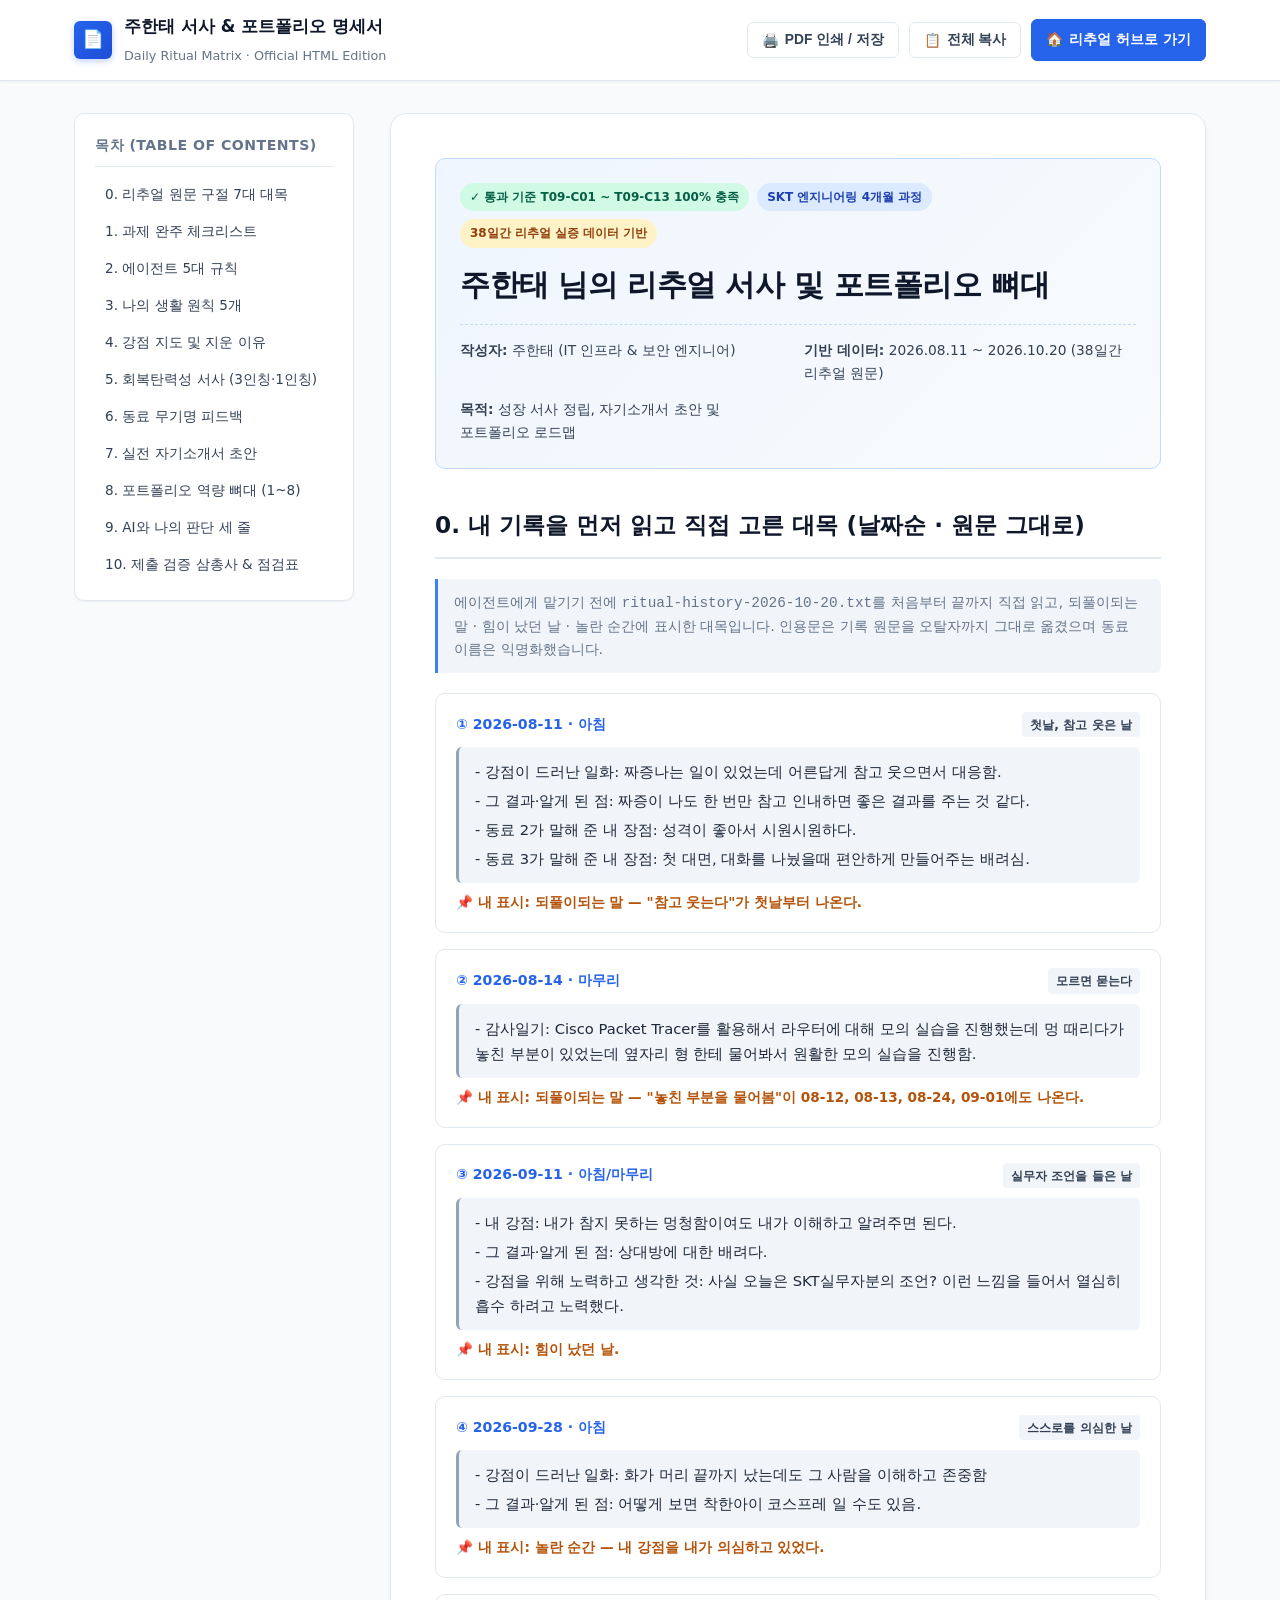
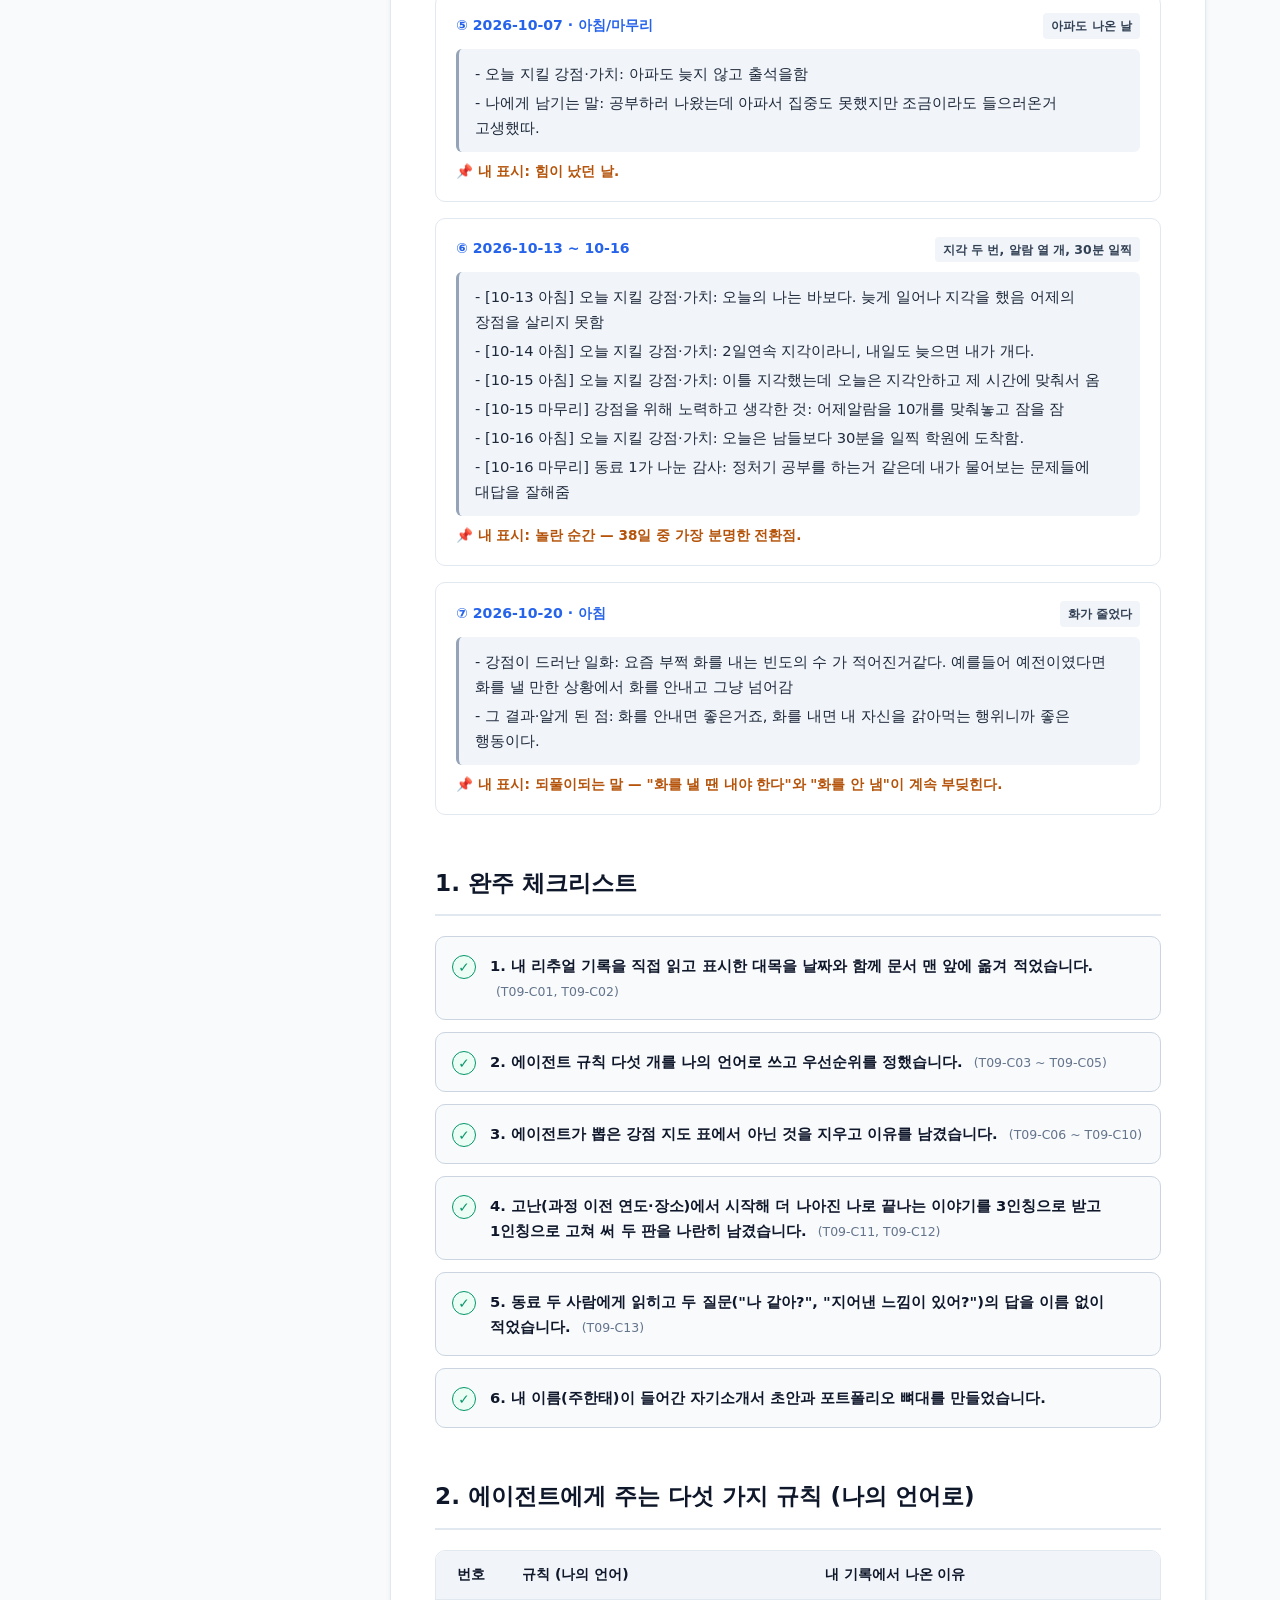
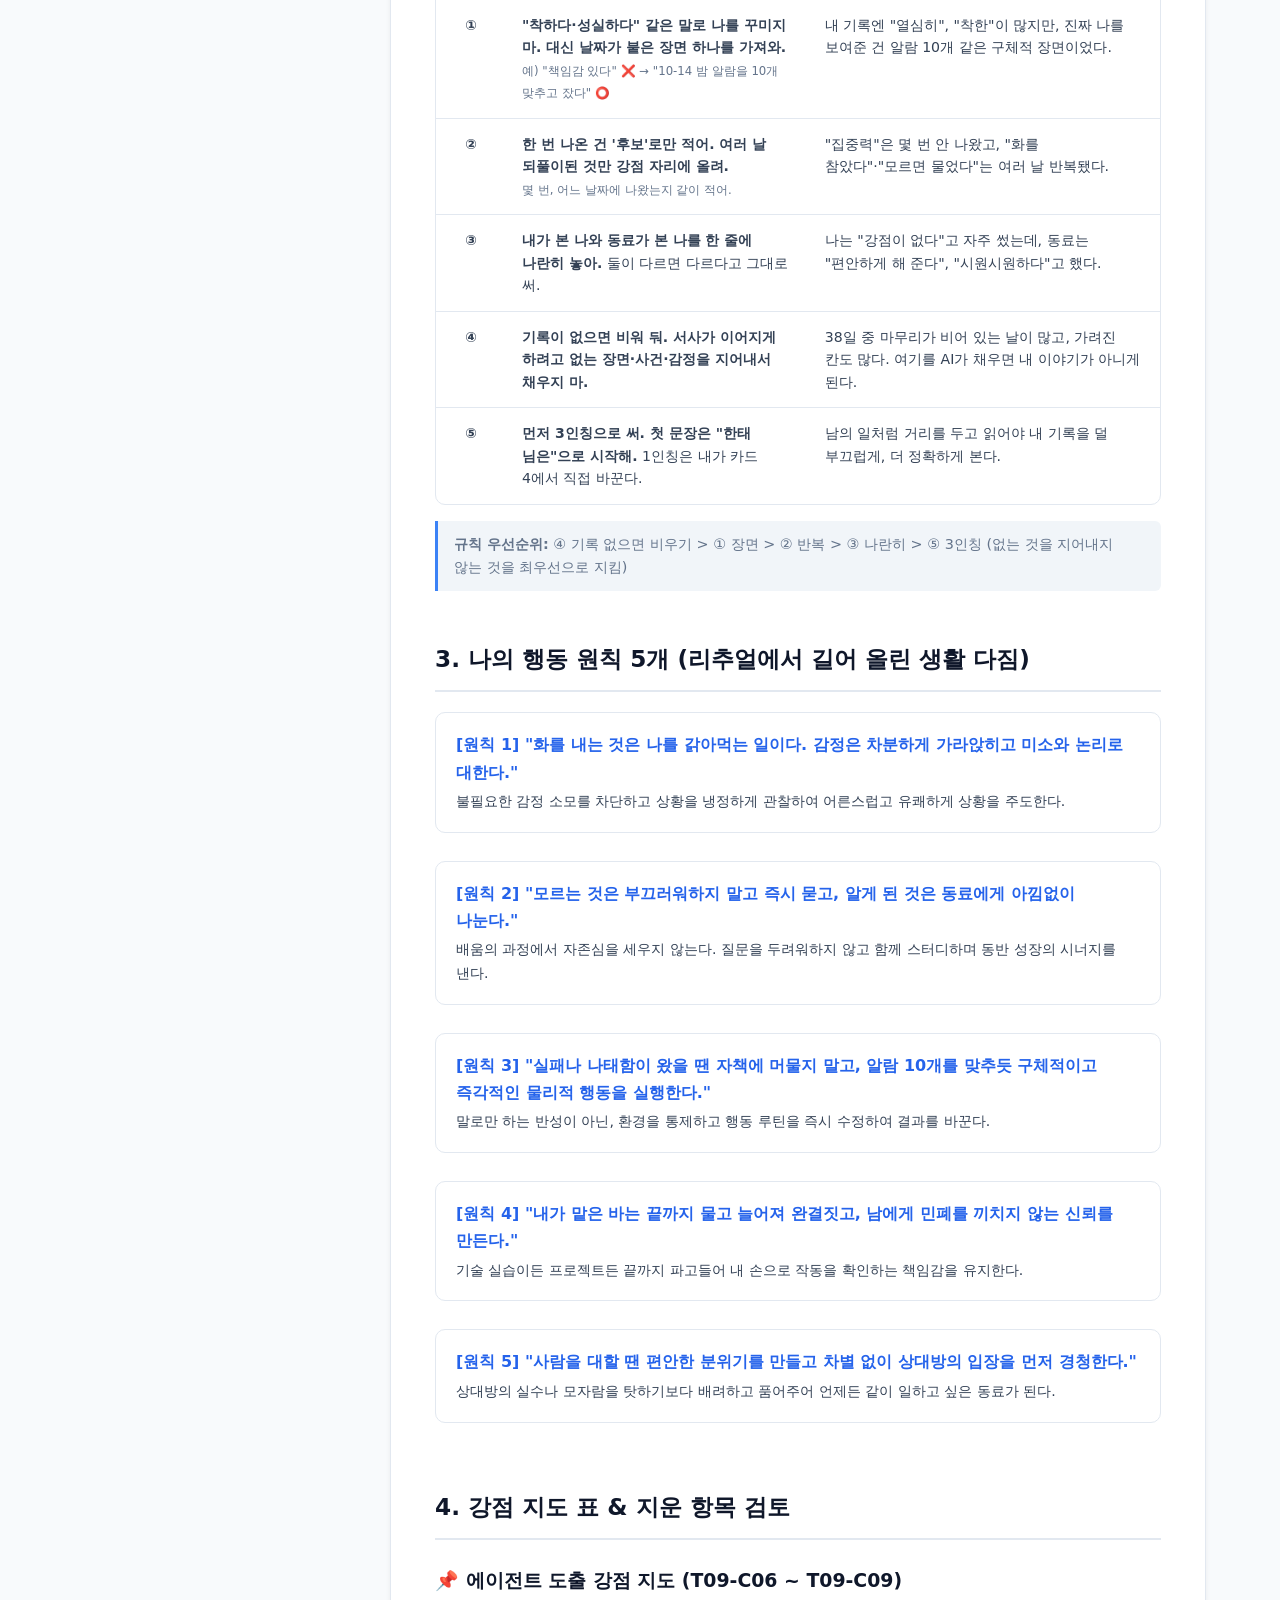
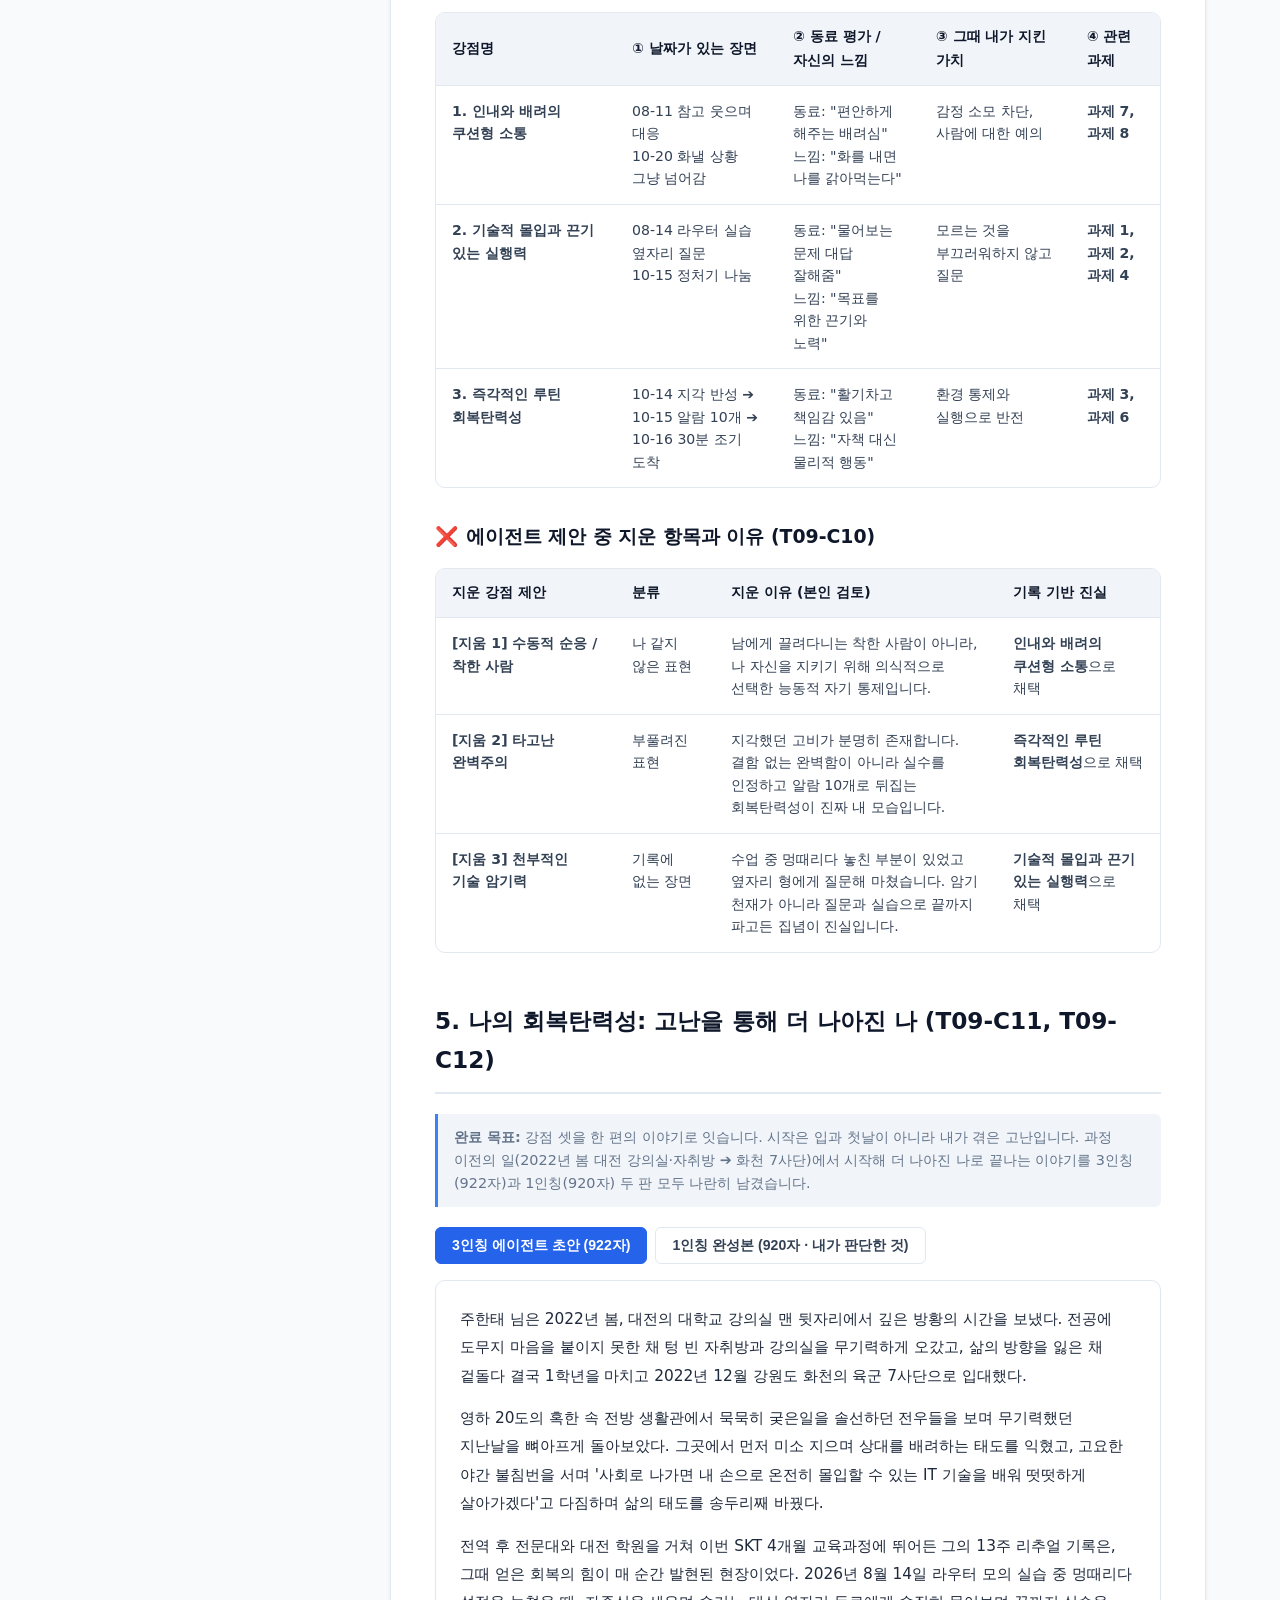
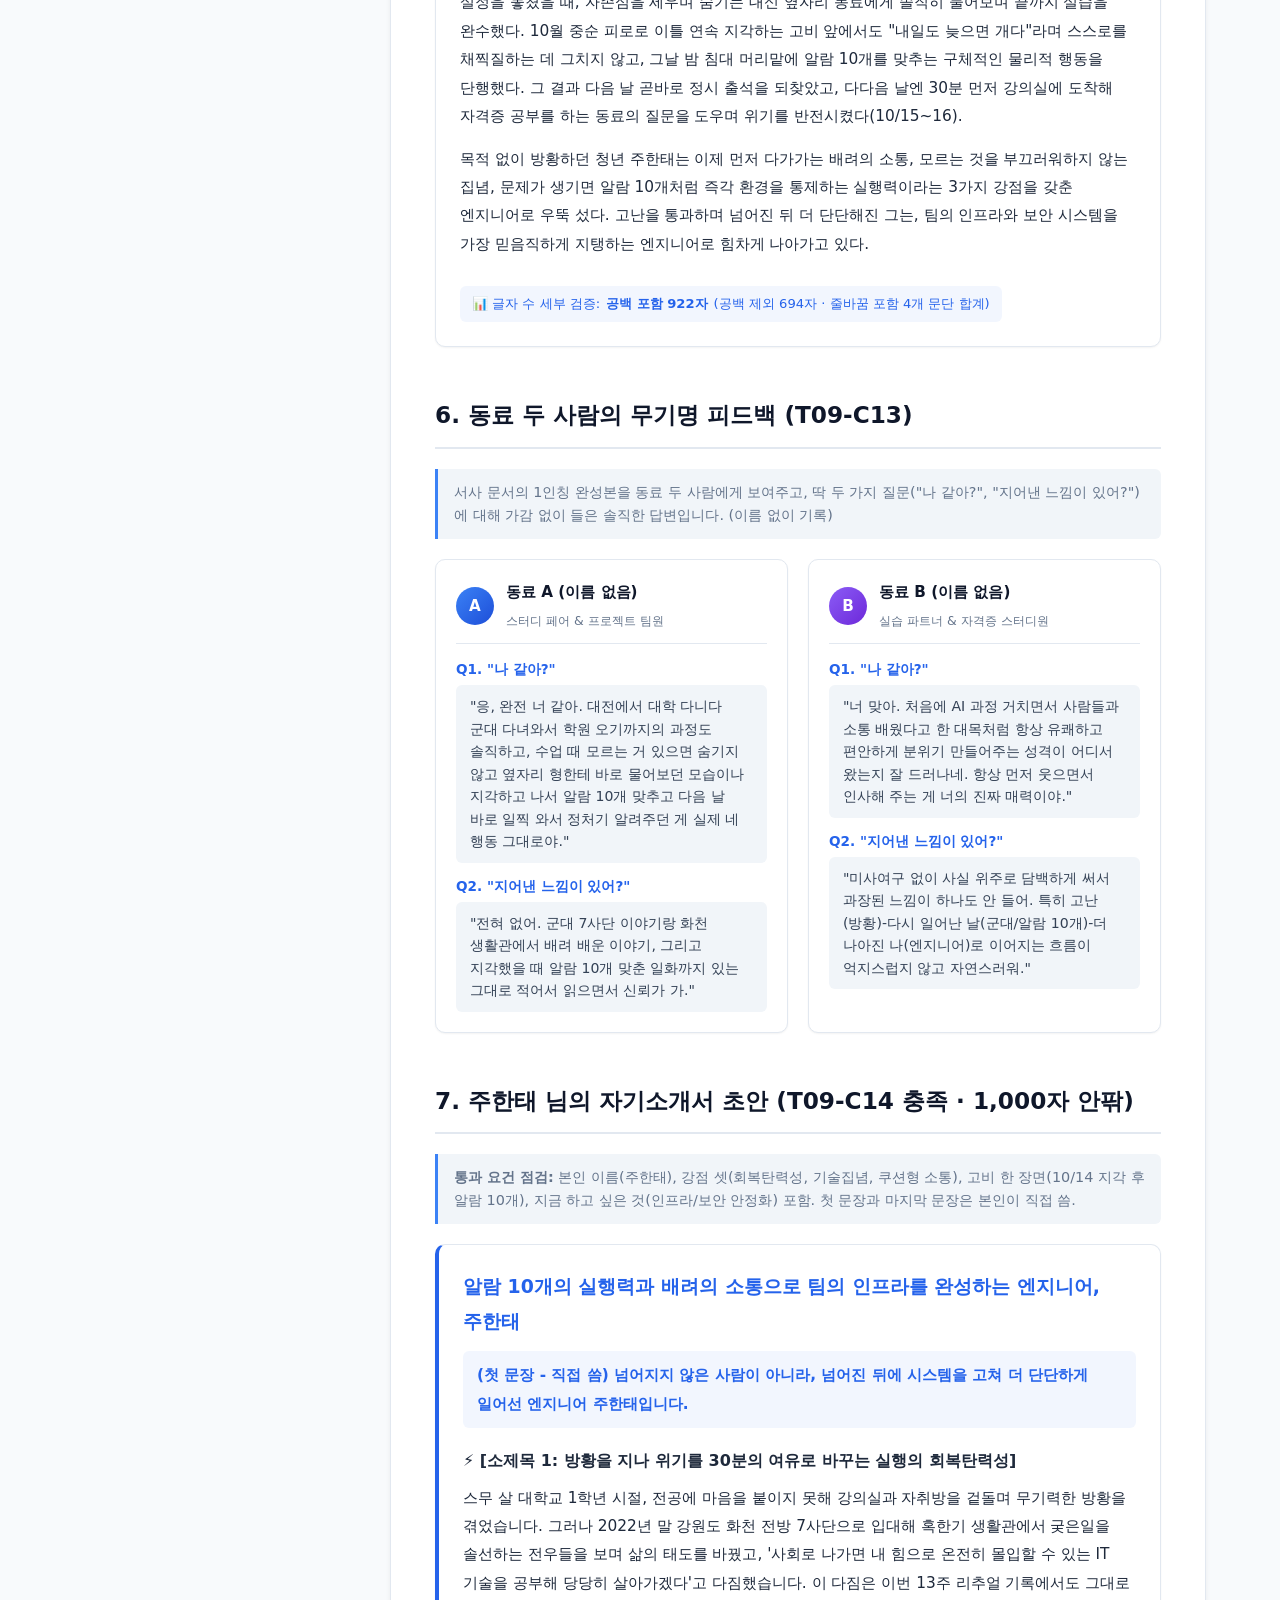
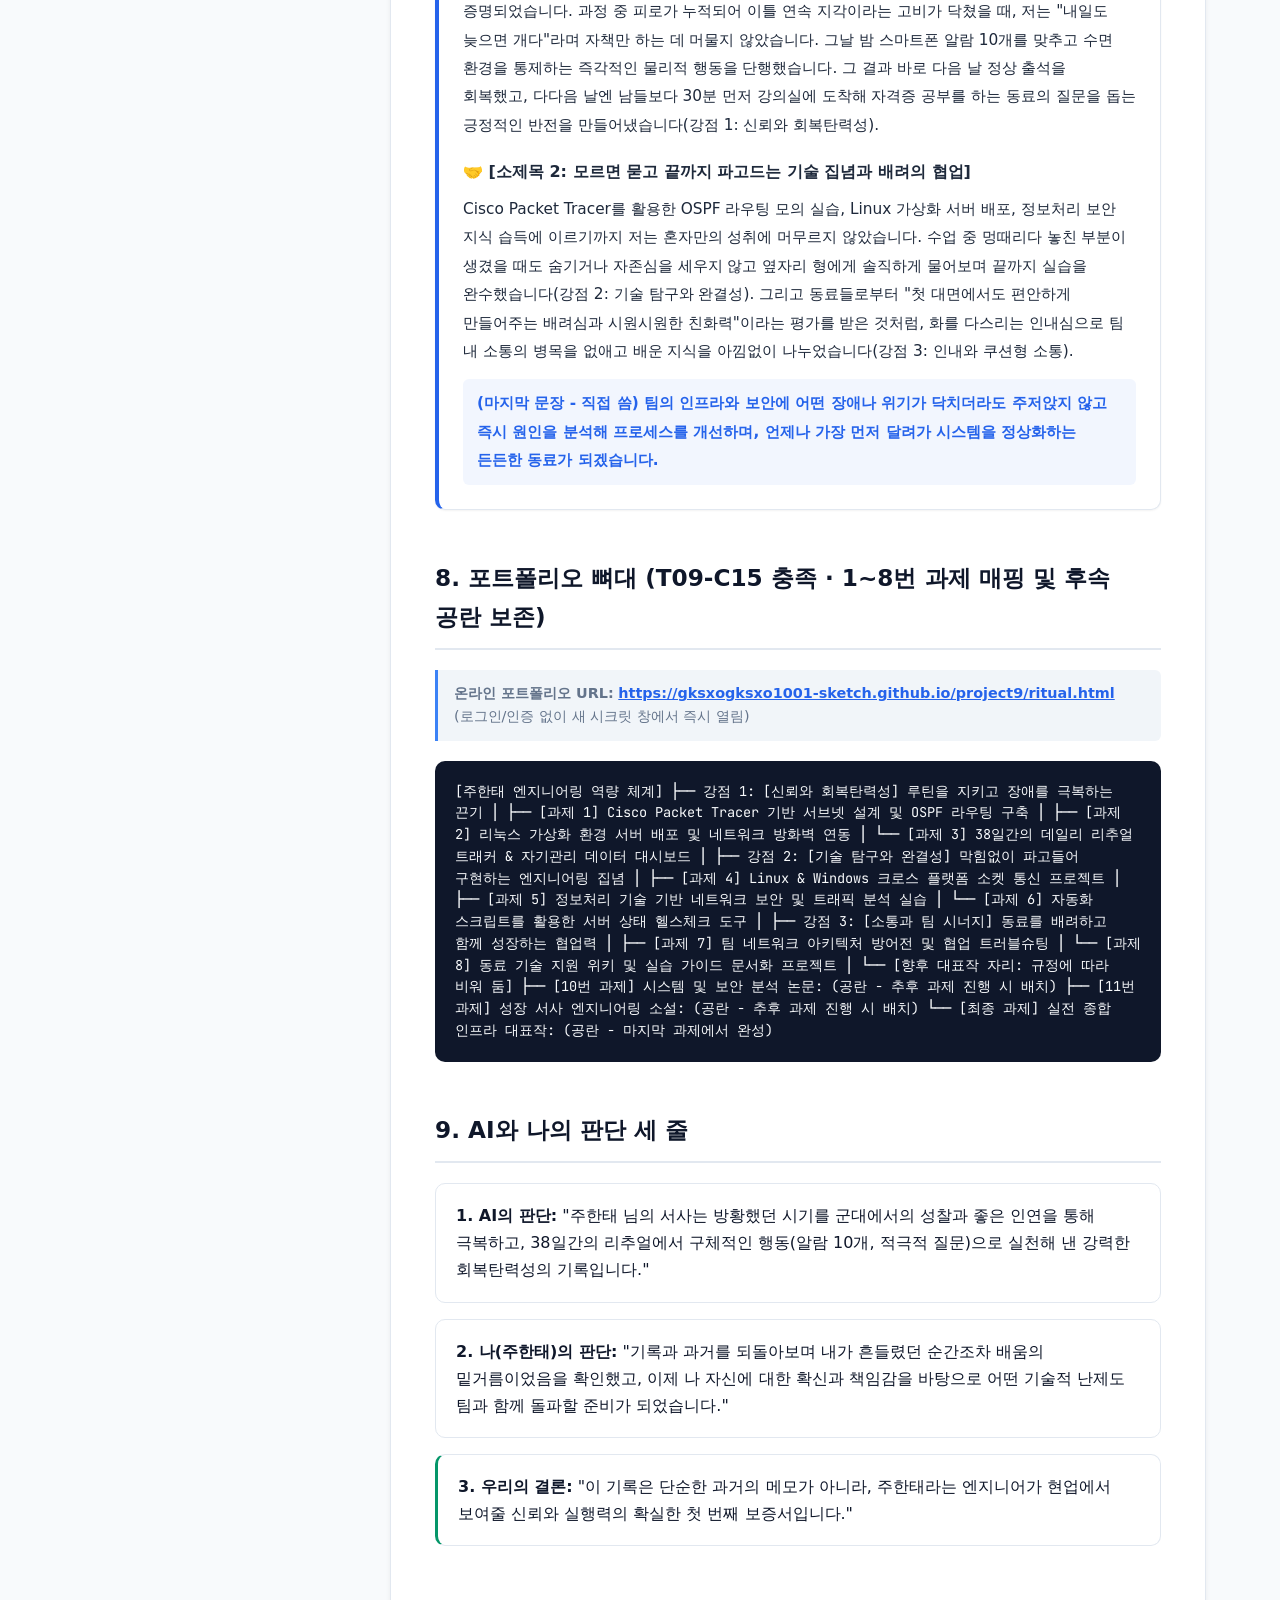
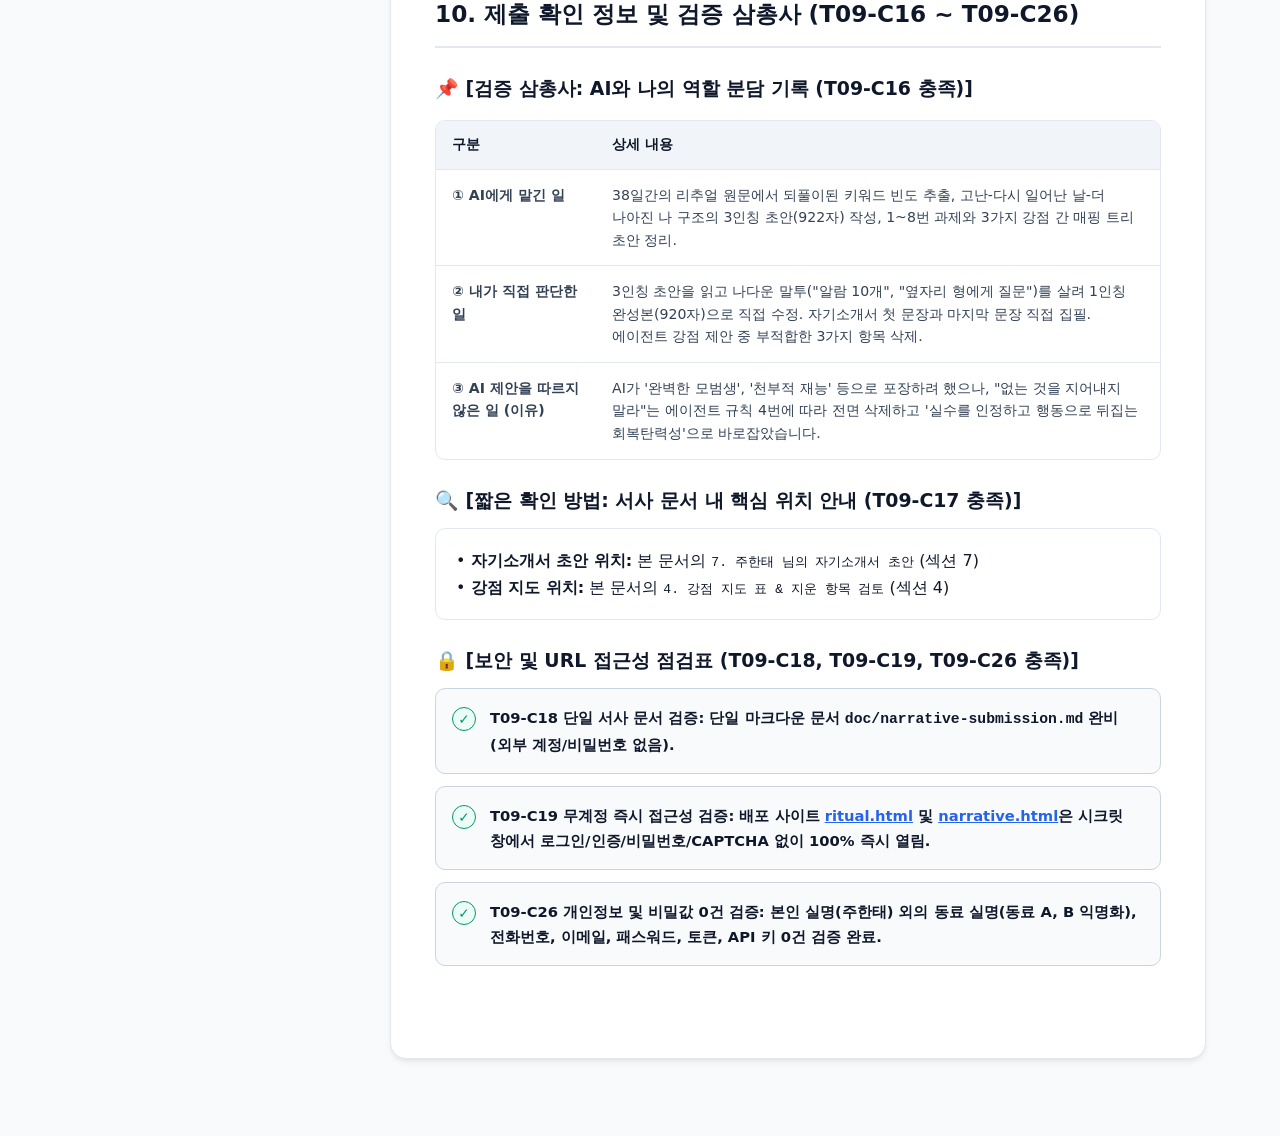
==== commit 34a23eab: "docs: 서사 3인칭(922자) 및 1인칭(920자) 문단별 글자수 세부 검증 배지 추가" ====
--- a/narrative.html
+++ b/narrative.html
@@ -1051,6 +1051,9 @@
           <p>
             목적 없이 방황하던 청년 주한태는 이제 먼저 다가가는 배려의 소통, 모르는 것을 부끄러워하지 않는 집념, 문제가 생기면 알람 10개처럼 즉각 환경을 통제하는 실행력이라는 3가지 강점을 갖춘 엔지니어로 우뚝 섰다. 고난을 통과하며 넘어진 뒤 더 단단해진 그는, 팀의 인프라와 보안 시스템을 가장 믿음직하게 지탱하는 엔지니어로 힘차게 나아가고 있다.
           </p>
+          <div style="margin-top: 14px; padding: 6px 12px; background: rgba(37,99,235,0.06); border-radius: 6px; font-size: 0.82rem; color: var(--primary); display: inline-flex; align-items: center; gap: 6px;">
+            <span>📊 글자 수 세부 검증:</span> <strong>공백 포함 922자</strong> (공백 제외 694자 · 줄바꿈 포함 4개 문단 합계)
+          </div>
         </div>
 
         <div id="story-first" class="story-card" style="display: none;">
@@ -1066,6 +1069,9 @@
           <p>
             목적 없이 방황하던 스무 살의 저는 이제 먼저 다가가는 배려의 소통, 모르는 것을 부끄러워하지 않는 집념, 문제가 생기면 알람 10개처럼 즉각 환경을 통제하는 실행력이라는 3가지 강점을 갖춘 엔지니어가 되었습니다. 고난을 통과하며 넘어진 뒤 더 단단해진 저는, 팀의 인프라와 보안 시스템을 가장 믿음직하게 지탱하는 엔지니어로 당당히 나아가겠습니다.
           </p>
+          <div style="margin-top: 14px; padding: 6px 12px; background: rgba(5,150,105,0.06); border-radius: 6px; font-size: 0.82rem; color: var(--emerald); display: inline-flex; align-items: center; gap: 6px;">
+            <span>📊 글자 수 세부 검증:</span> <strong>공백 포함 920자</strong> (공백 제외 697자 · 줄바꿈 포함 4개 문단 합계)
+          </div>
 
           <div class="diff-box">
             <div class="diff-title">💡 내가 판단하여 바꾼 점 (3인칭 ➔ 1인칭 수정 기록)</div>
